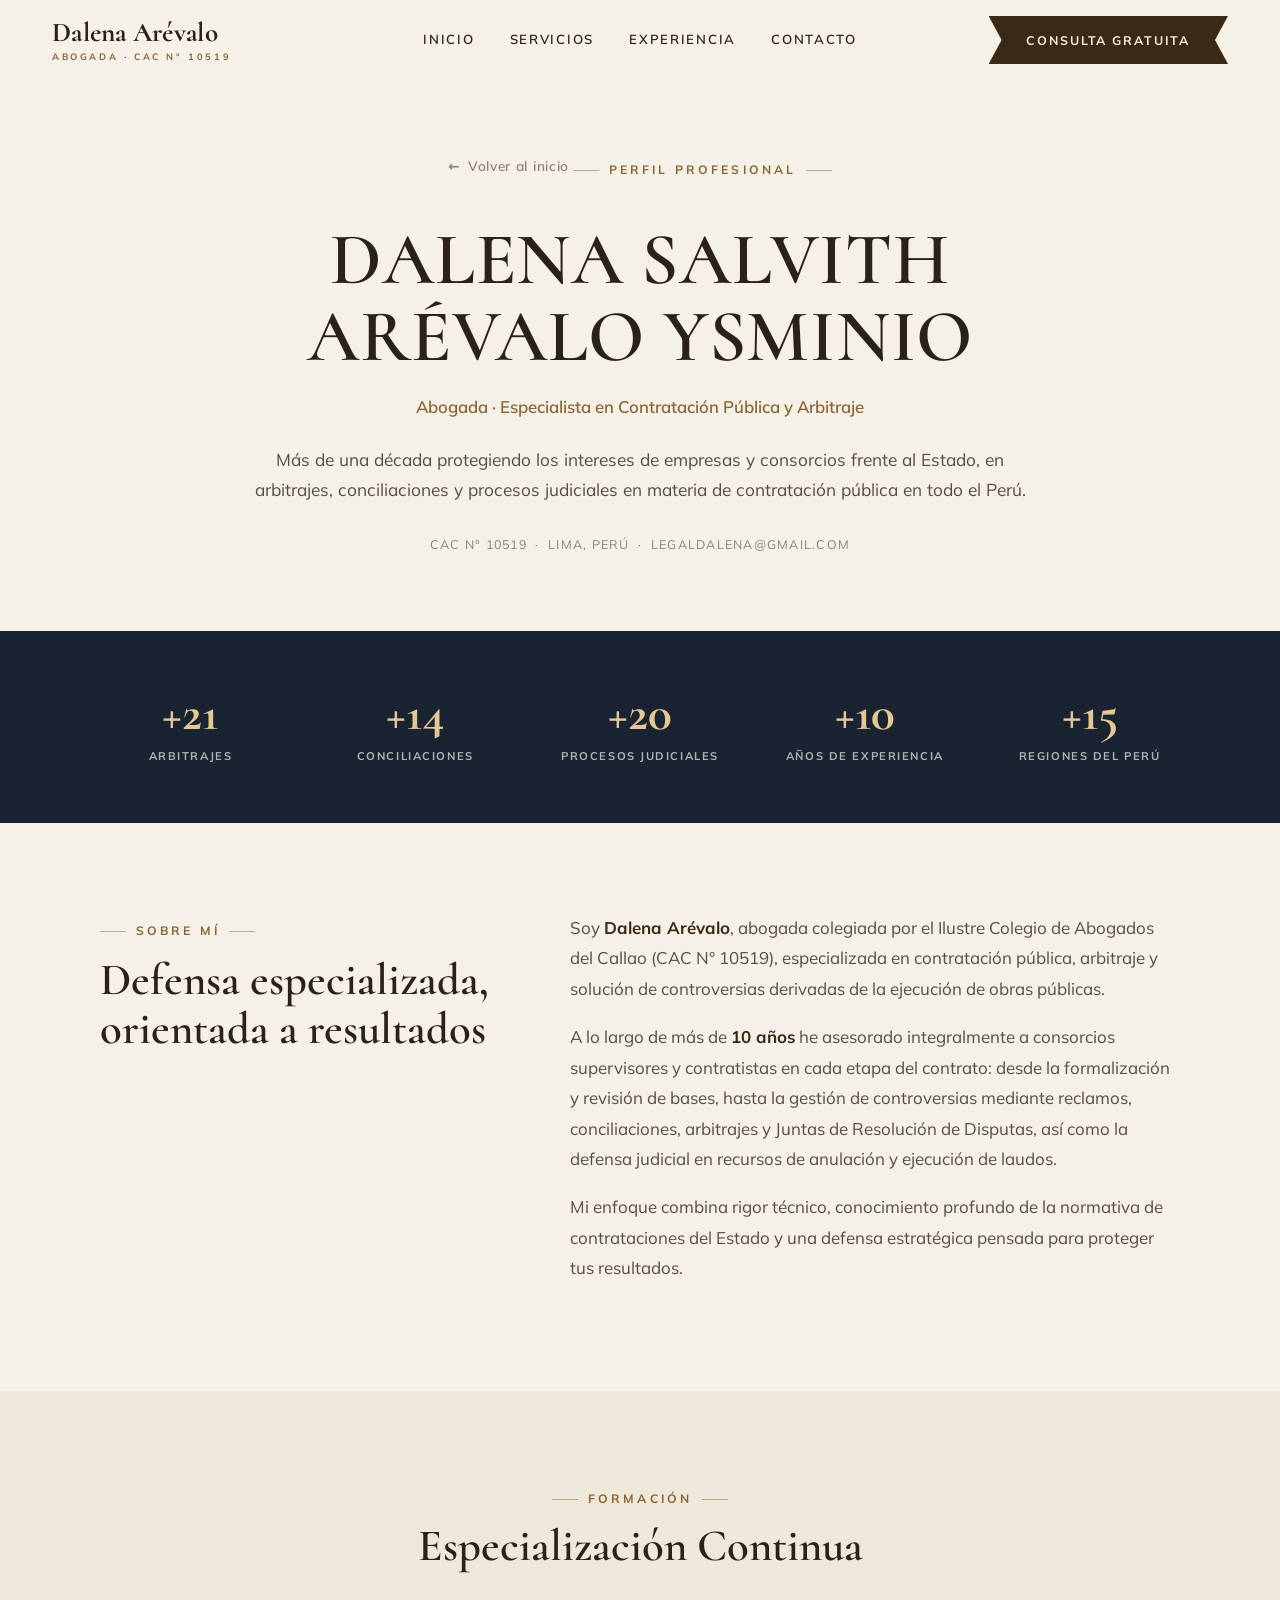
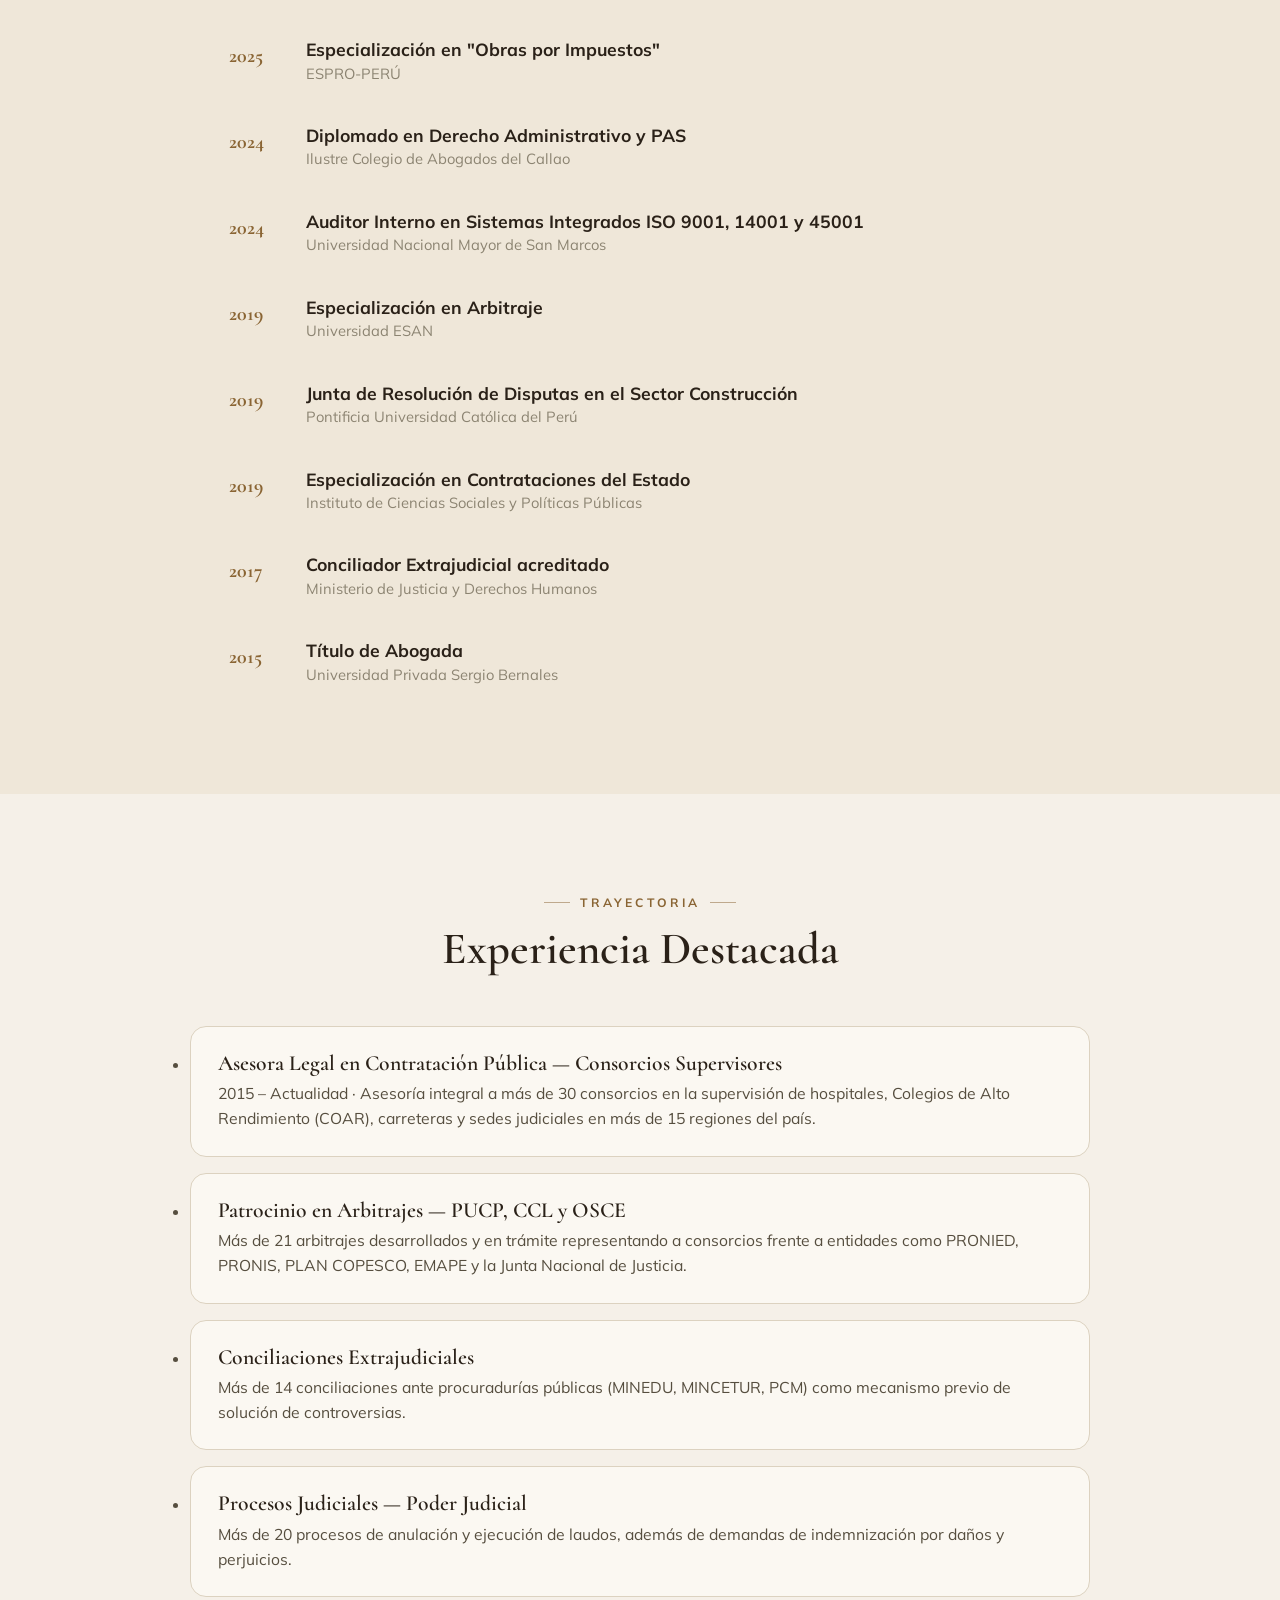
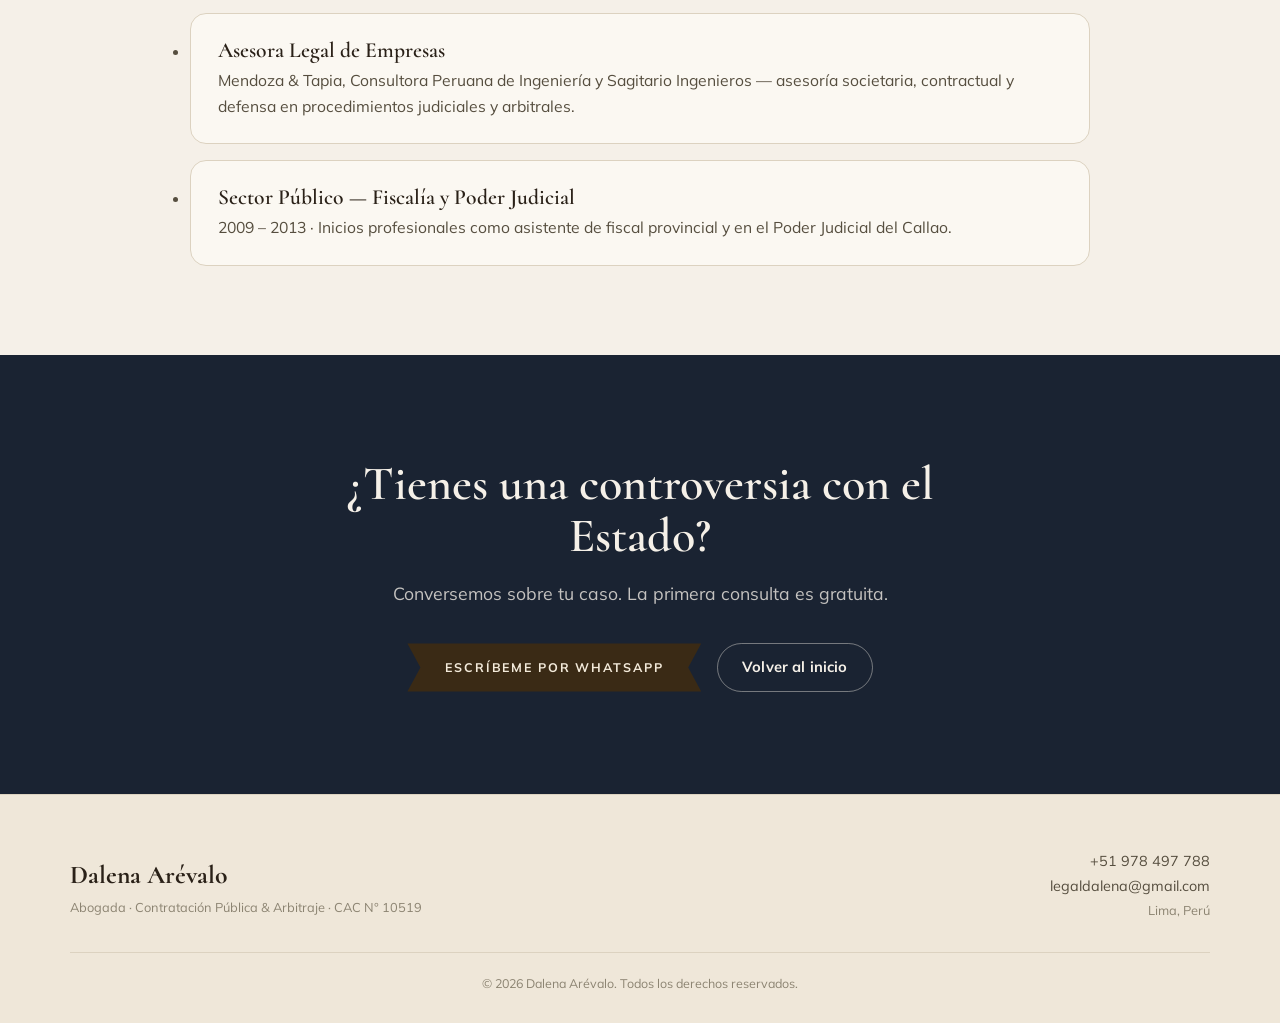
==== sobre-mi.html @ d3e552f9 "Landing page de Dalena Arévalo — Abogada (Contratación Pública & Arbitraje) Sitio estático (HTML/CSS" ====
<!DOCTYPE html>
<html lang="es">
<head>
  <meta charset="UTF-8" />
  <meta name="viewport" content="width=device-width, initial-scale=1.0" />
  <script>document.documentElement.classList.add('js');</script>
  <title>Sobre Dalena Arévalo — Abogada | Perfil profesional</title>
  <meta name="description" content="Perfil profesional de Dalena Arévalo: abogada especialista en contratación pública, arbitraje y obras públicas. +10 años, +21 arbitrajes, +20 procesos judiciales. CAC N° 10519." />
  <meta name="theme-color" content="#F5F0E8" />
  <link rel="icon" href="data:image/svg+xml,%3Csvg xmlns='http://www.w3.org/2000/svg' viewBox='0 0 32 32'%3E%3Crect width='32' height='32' rx='7' fill='%233A2A15'/%3E%3Ctext x='16' y='23' font-family='Georgia,serif' font-size='20' font-weight='700' fill='%23E4C893' text-anchor='middle'%3ED%3C/text%3E%3C/svg%3E" />
  <meta property="og:type" content="profile" />
  <meta property="og:locale" content="es_PE" />
  <meta property="og:title" content="Sobre Dalena Arévalo — Abogada" />
  <meta property="og:description" content="Perfil profesional: +10 años en contratación pública, arbitraje y obras públicas. CAC N° 10519." />

  <link rel="preconnect" href="https://fonts.googleapis.com" />
  <link rel="preconnect" href="https://fonts.gstatic.com" crossorigin />
  <link href="https://fonts.googleapis.com/css2?family=Cormorant:ital,wght@0,400;0,500;0,600;0,700;1,500;1,600;1,700&family=Mulish:ital,wght@0,300..800;1,400..700&display=swap" rel="stylesheet" />

  <link rel="stylesheet" href="css/styles.css" />
</head>
<body>

  <!-- ============================ NAVBAR ============================ -->
  <header class="nav" id="nav">
    <div class="nav__inner">
      <a class="nav__logo" href="index.html" aria-label="Dalena Arévalo, Abogada — Inicio">
        <span class="nav__logo-name">Dalena Arévalo</span>
        <span class="nav__logo-sub">Abogada · CAC N° 10519</span>
      </a>

      <nav class="nav__links" id="navLinks" aria-label="Navegación principal">
        <a href="index.html">Inicio</a>
        <a href="index.html#servicios">Servicios</a>
        <a href="index.html#experiencia">Experiencia</a>
        <a href="index.html#contacto">Contacto</a>
        <a href="https://wa.me/51978497788" class="btn btn--ribbon nav__cta-mobile">Consulta Gratuita</a>
      </nav>

      <div class="nav__end">
        <a href="https://wa.me/51978497788" class="btn btn--ribbon nav__cta">Consulta Gratuita</a>
        <button class="nav__burger" id="burger" aria-label="Abrir menú" aria-expanded="false" aria-controls="navLinks">
          <span></span><span></span><span></span>
        </button>
      </div>
    </div>
  </header>

  <main>
    <!-- ============================ PAGE HERO ============================ -->
    <section class="page-hero">
      <div class="page-hero__inner">
        <a class="back-link" href="index.html"><span>&larr;</span> Volver al inicio</a>
        <span class="kicker js-reveal">Perfil profesional</span>
        <h1 class="page-hero__title js-reveal" style="--rd:.06s">Dalena Salvith<br/>Arévalo Ysminio</h1>
        <p class="page-hero__role js-reveal" style="--rd:.12s">Abogada · Especialista en Contratación Pública y Arbitraje</p>
        <p class="page-hero__intro js-reveal" style="--rd:.18s">
          Más de una década protegiendo los intereses de empresas y consorcios frente al
          Estado, en arbitrajes, conciliaciones y procesos judiciales en materia de
          contratación pública en todo el Perú.
        </p>
        <p class="page-hero__meta js-reveal" style="--rd:.24s">CAC N° 10519 &nbsp;·&nbsp; Lima, Perú &nbsp;·&nbsp; legaldalena@gmail.com</p>
      </div>
    </section>

    <!-- ============================ STATS (navy) ============================ -->
    <section class="stats-band">
      <div class="stats-band__inner">
        <div class="stat"><b class="count" data-count="21">+0</b><span>Arbitrajes</span></div>
        <div class="stat"><b class="count" data-count="14">+0</b><span>Conciliaciones</span></div>
        <div class="stat"><b class="count" data-count="20">+0</b><span>Procesos judiciales</span></div>
        <div class="stat"><b class="count" data-count="10">+0</b><span>Años de experiencia</span></div>
        <div class="stat"><b class="count" data-count="15">+0</b><span>Regiones del Perú</span></div>
      </div>
    </section>

    <!-- ============================ PERFIL ============================ -->
    <section class="section">
      <div class="section__inner two-col">
        <div class="section__head-col">
          <span class="kicker js-reveal">Sobre mí</span>
          <h2 class="section__title js-reveal" style="--rd:.06s">Defensa especializada, orientada a resultados</h2>
        </div>
        <div class="prose js-reveal" style="--rd:.1s">
          <p>Soy <strong>Dalena Arévalo</strong>, abogada colegiada por el Ilustre Colegio de Abogados del Callao (CAC N° 10519), especializada en contratación pública, arbitraje y solución de controversias derivadas de la ejecución de obras públicas.</p>
          <p>A lo largo de más de <strong>10 años</strong> he asesorado integralmente a consorcios supervisores y contratistas en cada etapa del contrato: desde la formalización y revisión de bases, hasta la gestión de controversias mediante reclamos, conciliaciones, arbitrajes y Juntas de Resolución de Disputas, así como la defensa judicial en recursos de anulación y ejecución de laudos.</p>
          <p>Mi enfoque combina rigor técnico, conocimiento profundo de la normativa de contrataciones del Estado y una defensa estratégica pensada para proteger tus resultados.</p>
        </div>
      </div>
    </section>

    <!-- ============================ FORMACIÓN ============================ -->
    <section class="section section--alt">
      <div class="section__inner">
        <div class="section__head">
          <span class="kicker js-reveal">Formación</span>
          <h2 class="section__title js-reveal" style="--rd:.06s">Especialización Continua</h2>
        </div>
        <ul class="cred-list">
          <li class="cred js-reveal"><span class="cred__year">2025</span><div><h3>Especialización en "Obras por Impuestos"</h3><p>ESPRO-PERÚ</p></div></li>
          <li class="cred js-reveal"><span class="cred__year">2024</span><div><h3>Diplomado en Derecho Administrativo y PAS</h3><p>Ilustre Colegio de Abogados del Callao</p></div></li>
          <li class="cred js-reveal"><span class="cred__year">2024</span><div><h3>Auditor Interno en Sistemas Integrados ISO 9001, 14001 y 45001</h3><p>Universidad Nacional Mayor de San Marcos</p></div></li>
          <li class="cred js-reveal"><span class="cred__year">2019</span><div><h3>Especialización en Arbitraje</h3><p>Universidad ESAN</p></div></li>
          <li class="cred js-reveal"><span class="cred__year">2019</span><div><h3>Junta de Resolución de Disputas en el Sector Construcción</h3><p>Pontificia Universidad Católica del Perú</p></div></li>
          <li class="cred js-reveal"><span class="cred__year">2019</span><div><h3>Especialización en Contrataciones del Estado</h3><p>Instituto de Ciencias Sociales y Políticas Públicas</p></div></li>
          <li class="cred js-reveal"><span class="cred__year">2017</span><div><h3>Conciliador Extrajudicial acreditado</h3><p>Ministerio de Justicia y Derechos Humanos</p></div></li>
          <li class="cred js-reveal"><span class="cred__year">2015</span><div><h3>Título de Abogada</h3><p>Universidad Privada Sergio Bernales</p></div></li>
        </ul>
      </div>
    </section>

    <!-- ============================ EXPERIENCIA ============================ -->
    <section class="section">
      <div class="section__inner">
        <div class="section__head">
          <span class="kicker js-reveal">Trayectoria</span>
          <h2 class="section__title js-reveal" style="--rd:.06s">Experiencia Destacada</h2>
        </div>
        <ul class="exp-list">
          <li class="exp js-reveal">
            <h3>Asesora Legal en Contratación Pública — Consorcios Supervisores</h3>
            <p>2015 – Actualidad · Asesoría integral a más de 30 consorcios en la supervisión de hospitales, Colegios de Alto Rendimiento (COAR), carreteras y sedes judiciales en más de 15 regiones del país.</p>
          </li>
          <li class="exp js-reveal" style="--rd:.06s">
            <h3>Patrocinio en Arbitrajes — PUCP, CCL y OSCE</h3>
            <p>Más de 21 arbitrajes desarrollados y en trámite representando a consorcios frente a entidades como PRONIED, PRONIS, PLAN COPESCO, EMAPE y la Junta Nacional de Justicia.</p>
          </li>
          <li class="exp js-reveal" style="--rd:.12s">
            <h3>Conciliaciones Extrajudiciales</h3>
            <p>Más de 14 conciliaciones ante procuradurías públicas (MINEDU, MINCETUR, PCM) como mecanismo previo de solución de controversias.</p>
          </li>
          <li class="exp js-reveal">
            <h3>Procesos Judiciales — Poder Judicial</h3>
            <p>Más de 20 procesos de anulación y ejecución de laudos, además de demandas de indemnización por daños y perjuicios.</p>
          </li>
          <li class="exp js-reveal" style="--rd:.06s">
            <h3>Asesora Legal de Empresas</h3>
            <p>Mendoza &amp; Tapia, Consultora Peruana de Ingeniería y Sagitario Ingenieros — asesoría societaria, contractual y defensa en procedimientos judiciales y arbitrales.</p>
          </li>
          <li class="exp js-reveal" style="--rd:.12s">
            <h3>Sector Público — Fiscalía y Poder Judicial</h3>
            <p>2009 – 2013 · Inicios profesionales como asistente de fiscal provincial y en el Poder Judicial del Callao.</p>
          </li>
        </ul>
      </div>
    </section>

    <!-- ============================ CTA ============================ -->
    <section class="cta-band">
      <div class="cta-band__inner">
        <h2 class="js-reveal">¿Tienes una controversia con el Estado?</h2>
        <p class="js-reveal" style="--rd:.08s">Conversemos sobre tu caso. La primera consulta es gratuita.</p>
        <div class="cta-band__btns js-reveal" style="--rd:.14s">
          <a class="btn btn--ribbon" href="https://wa.me/51978497788">Escríbeme por WhatsApp</a>
          <a class="btn btn--ghost-light" href="index.html">Volver al inicio</a>
        </div>
      </div>
    </section>
  </main>

  <!-- ============================ FOOTER ============================ -->
  <footer class="site-footer">
    <div class="site-footer__inner">
      <div>
        <div class="site-footer__brand">Dalena Arévalo</div>
        <p class="site-footer__small">Abogada · Contratación Pública &amp; Arbitraje · CAC N° 10519</p>
      </div>
      <div class="site-footer__contact">
        <a href="https://wa.me/51978497788">+51 978 497 788</a><br/>
        <a href="mailto:legaldalena@gmail.com">legaldalena@gmail.com</a><br/>
        <span class="site-footer__small">Lima, Perú</span>
      </div>
    </div>
    <p class="site-footer__copy">© 2026 Dalena Arévalo. Todos los derechos reservados.</p>
  </footer>

  <button class="to-top" id="toTop" aria-label="Volver arriba">
    <svg viewBox="0 0 24 24" fill="none" stroke="currentColor" stroke-width="2.2" stroke-linecap="round" stroke-linejoin="round"><path d="m18 15-6-6-6 6"/></svg>
  </button>

  <script src="js/main.js"></script>
</body>
</html>
---- css/styles.css ----
/* =================================================================
   DALENA ARÉVALO — Abogada · Landing Page
   Fase 1: Navbar + Hero (composición centrada, ref. bufete premium)
   Estética: crema cálido + navy + bronce/latón · Playfair + Mulish
   ================================================================= */

/* ----------------------------- Tokens ---------------------------- */
:root {
  --cream:       #F5F0E8;
  --cream-2:     #EFE7D9;
  --cream-3:     #E7DCC9;
  --panel:       #FBF8F2;

  --navy:        #1A2332;
  --navy-2:      #243044;

  --gold:        #B08A55;
  --gold-deep:   #8A6534;
  --gold-light:  #E4C893;

  --brown:       #3A2A15;
  --brown-hover: #4C3820;

  --heading:     #2A2118;
  --text:        #564E3F;
  --muted:       #8C8472;
  --line:        #DCD2C0;

  --shadow-sm:   0 2px 10px rgba(26, 35, 50, .05);
  --shadow-md:   0 18px 40px -22px rgba(26, 35, 50, .35);
  --shadow-lg:   0 34px 70px -34px rgba(26, 35, 50, .45);

  --maxw: 1240px;
  --nav-h: 80px;

  --ease: cubic-bezier(.22, .7, .25, 1);
  --font-display: "Cormorant", Georgia, serif;
  --font-body: "Mulish", system-ui, sans-serif;
}

/* ----------------------------- Reset ----------------------------- */
*, *::before, *::after { box-sizing: border-box; margin: 0; padding: 0; }
html { scroll-behavior: smooth; scroll-padding-top: 92px; -webkit-text-size-adjust: 100%; }
body {
  font-family: var(--font-body);
  color: var(--text);
  background: var(--cream);
  line-height: 1.65;
  font-size: 16px;
  -webkit-font-smoothing: antialiased;
  text-rendering: optimizeLegibility;
  overflow-x: hidden;
}
h1, h2, h3 { font-family: var(--font-display); color: var(--heading); line-height: 1.05; font-weight: 700; }
a { color: inherit; text-decoration: none; }
img, svg { display: block; max-width: 100%; }

/* --------------------------- Botones ----------------------------- */
.btn {
  position: relative;
  overflow: hidden;
  display: inline-flex;
  align-items: center;
  gap: .55em;
  font-family: var(--font-body);
  font-weight: 700;
  font-size: .92rem;
  letter-spacing: .01em;
  line-height: 1;
  padding: .95rem 1.5rem;
  border: 1.5px solid transparent;
  border-radius: 999px;
  cursor: pointer;
  white-space: nowrap;
  transition: transform .35s var(--ease), background .35s var(--ease),
              color .35s var(--ease), border-color .35s var(--ease),
              box-shadow .35s var(--ease);
}
/* Sweep de brillo al hover (botones rellenos) */
.btn--solid::before, .btn--ribbon::before {
  content: "";
  position: absolute;
  top: 0; left: -130%;
  width: 55%; height: 100%;
  background: linear-gradient(100deg, transparent, rgba(255, 255, 255, .28), transparent);
  transform: skewX(-18deg);
  transition: left .65s var(--ease);
  pointer-events: none;
}
.btn--solid:hover::before, .btn--ribbon:hover::before { left: 150%; }
.btn__arrow { position: relative; }
.btn--lg { padding: 1.1rem 1.9rem; font-size: 1rem; }
.btn__arrow { transition: transform .35s var(--ease); }
.btn:hover .btn__arrow { transform: translateX(5px); }

.btn--solid { background: var(--brown); color: #F3EADA; box-shadow: var(--shadow-sm); }
.btn--solid:hover { background: var(--brown-hover); transform: translateY(-2px); box-shadow: 0 16px 30px -16px rgba(58, 42, 21, .55); }

.btn--ghost { background: transparent; color: var(--heading); border-color: rgba(42, 33, 24, .30); }
.btn--ghost:hover { border-color: var(--heading); background: rgba(42, 33, 24, .04); transform: translateY(-2px); }

/* Botón tipo cinta/banner café (estilo referencia) */
.btn--ribbon {
  background: var(--brown);
  color: #F3EADA;
  border-radius: 0;
  text-transform: uppercase;
  letter-spacing: .15em;
  font-weight: 700;
  font-size: .78rem;
  padding: 1.05rem 2.3rem;
  clip-path: polygon(0 0, 100% 0, calc(100% - 13px) 50%, 100% 100%, 0 100%, 13px 50%);
  transition: background .35s var(--ease), transform .35s var(--ease);
}
.btn--ribbon:hover { background: var(--brown-hover); transform: translateY(-1px); }

/* ============================ NAVBAR ============================= */
.nav {
  position: sticky;
  top: 0;
  z-index: 100;
  background: var(--cream);
  transition: box-shadow .4s var(--ease);
}
.nav.scrolled {
  box-shadow: 0 10px 30px -14px rgba(26, 35, 50, .16);
}
.nav__inner {
  max-width: var(--maxw);
  margin: 0 auto;
  min-height: var(--nav-h);
  display: grid;
  grid-template-columns: 1fr auto 1fr;
  align-items: center;
  gap: 1.5rem;
  padding: .9rem 2rem;
}

.nav__logo { justify-self: start; display: flex; flex-direction: column; line-height: 1; }
.nav__logo-name { font-family: var(--font-display); font-weight: 700; font-size: 1.7rem; color: var(--heading); letter-spacing: .01em; }
.nav__logo-sub { margin-top: .34rem; font-size: .58rem; font-weight: 700; letter-spacing: .28em; text-transform: uppercase; color: var(--gold-deep); }

.nav__links { justify-self: center; display: flex; align-items: center; gap: 2.2rem; }
.nav__links > a:not(.btn) {
  position: relative;
  font-weight: 600;
  font-size: .82rem;
  letter-spacing: .13em;
  text-transform: uppercase;
  color: var(--heading);
  padding: .25rem 0;
  transition: color .3s var(--ease);
}
.nav__links > a:not(.btn)::after {
  content: "";
  position: absolute;
  left: 0; bottom: -2px;
  width: 0; height: 1.5px;
  background: var(--gold);
  transition: width .35s var(--ease);
}
.nav__links > a:not(.btn):hover { color: var(--gold-deep); }
.nav__links > a:not(.btn):hover::after { width: 100%; }
.nav__cta-mobile { display: none; }

.nav__end { justify-self: end; display: flex; align-items: center; gap: .6rem; }

/* Hamburguesa */
.nav__burger {
  display: none;
  flex-direction: column; justify-content: center; gap: 5px;
  width: 44px; height: 44px;
  background: transparent; border: 1px solid var(--line); border-radius: 12px; cursor: pointer;
}
.nav__burger span { display: block; width: 20px; height: 2px; margin: 0 auto; background: var(--navy); border-radius: 2px; transition: transform .35s var(--ease), opacity .25s var(--ease); }
.nav__burger.open span:nth-child(1) { transform: translateY(7px) rotate(45deg); }
.nav__burger.open span:nth-child(2) { opacity: 0; }
.nav__burger.open span:nth-child(3) { transform: translateY(-7px) rotate(-45deg); }

/* ============================= HERO ============================= */
.hero {
  position: relative;
  background:
    radial-gradient(90% 55% at 50% 125%, var(--cream-3), transparent 62%),
    var(--cream);
  overflow: hidden;
}
.hero__inner {
  max-width: var(--maxw);
  margin: 0 auto;
  padding: clamp(3.2rem, 6vw, 6rem) 2rem clamp(4rem, 6vw, 6rem);
  display: flex;
  flex-direction: column;
  align-items: center;
  text-align: center;
}

/* --- Titular centrado --- */
.hero__title {
  margin: 0;
  width: 100%;
  min-width: 0;
  font-size: clamp(2rem, 7vw, 5.8rem);
  font-weight: 600;
  line-height: 1.02;
  letter-spacing: .012em;
  text-transform: uppercase;
  color: var(--heading);
  overflow-wrap: break-word;
}
.hero__title .line { display: block; overflow: hidden; padding-bottom: .1em; margin-bottom: -.1em; }
.hero__title .line__in {
  display: block;
  transform: translateY(115%);
  opacity: 0;
  animation: lineRise 1.05s var(--ease) forwards;
  animation-delay: var(--d, 0s);
}

/* --- Escenario central --- */
.hero__stage {
  position: relative;
  width: 100%;
  max-width: 1140px;
  margin: clamp(2.5rem, 4.5vw, 4rem) auto 0;
  min-height: clamp(480px, 58vw, 720px);
  display: flex;
  align-items: flex-end;
  justify-content: center;
}

/* Estatua central (imagen real) */
.hero__statue { position: relative; z-index: 3; }
.hero__statue::before {
  content: "";
  position: absolute;
  left: 50%; top: 46%;
  width: 116%; height: 84%;
  transform: translate(-50%, -50%);
  background: radial-gradient(closest-side, rgba(176, 138, 85, .22), rgba(245, 240, 232, 0) 78%);
  filter: blur(24px);
  z-index: -1;
  animation: glowPulse 6.5s ease-in-out 1.8s infinite;
}
.hero__statue-img {
  display: block;
  height: clamp(440px, 62vw, 720px);
  width: auto;
  filter: drop-shadow(0 26px 30px rgba(58, 42, 21, .30));
  opacity: 0;
  animation: statueIn 1.3s var(--ease) .4s forwards,
             statueFloat 7s ease-in-out 1.9s infinite;
}

/* Textos laterales */
.hero__aside { position: absolute; z-index: 4; max-width: 210px; text-align: left; }
.hero__aside p { font-size: .96rem; color: var(--text); line-height: 1.55; }
.hero__aside strong { color: var(--navy); font-weight: 800; }
.hero__aside--left { left: 0; top: 40%; }
.hero__aside--right { right: 0; top: 25%; max-width: 230px; }
.hero__arrow {
  display: block;
  font-size: 1.7rem;
  line-height: 1;
  color: var(--gold-deep);
  margin-bottom: .7rem;
  animation: nudge 2s var(--ease) infinite;
}

/* Mazo de bronce */
.hero__gavel {
  position: absolute;
  left: 1%; bottom: 4%;
  width: clamp(128px, 15vw, 210px);
  z-index: 4;
  filter: drop-shadow(0 18px 20px rgba(58, 42, 21, .26));
  opacity: 0;
  animation: fadeIn 1s var(--ease) .7s forwards;
}
.hero__gavel-img { display: block; width: 100%; height: auto; animation: floaty 6.5s ease-in-out infinite; }

/* Badge circular giratorio */
.hero__badge {
  position: absolute;
  right: 2%; top: 40%;
  width: clamp(108px, 11vw, 136px);
  height: clamp(108px, 11vw, 136px);
  z-index: 4;
  display: grid;
  place-items: center;
  border-radius: 50%;
  background: transparent;
}
.hero__badge--in { opacity: 0; animation: fadeIn 1s var(--ease) .85s forwards; }
.hero__badge-ring { position: absolute; inset: 0; width: 100%; height: 100%; animation: spin 26s linear infinite; }
.hero__badge-ring text { font-family: var(--font-body); font-size: 7.8px; font-weight: 700; letter-spacing: .12em; fill: var(--heading); opacity: .7; }
.hero__badge-play {
  display: grid; place-items: center;
  width: 44px; height: 44px;
  border-radius: 50%;
  background: var(--brown);
  color: #F3EADA;
  font-size: .7rem;
  padding-left: 3px;
}

/* CTAs + scroll */
.hero__cta { margin-top: clamp(2.8rem, 5vw, 4rem); display: flex; flex-wrap: wrap; gap: 1rem; justify-content: center; }
.hero__scroll {
  margin: 1.9rem auto 0;
  display: inline-flex; align-items: center; gap: .8rem;
  font-size: .7rem; font-weight: 700; letter-spacing: .2em; text-transform: uppercase;
  color: var(--muted);
  transition: color .3s var(--ease);
}
.hero__scroll:hover { color: var(--gold-deep); }
.hero__scroll-track { position: relative; width: 22px; height: 34px; border: 1.5px solid var(--muted); border-radius: 999px; }
.hero__scroll-dot { position: absolute; left: 50%; top: 7px; width: 3px; height: 7px; margin-left: -1.5px; background: var(--gold); border-radius: 2px; animation: scrolldot 1.8s var(--ease) infinite; }

/* Cruces decorativas */
.hero__deco { position: absolute; inset: 0; pointer-events: none; z-index: 1; }
.plus { position: absolute; font-family: var(--font-body); font-weight: 300; color: var(--gold); opacity: .28; animation: floaty 7s ease-in-out infinite; }
.plus--1 { top: 16%; left: 7%;  font-size: 1.5rem; }
.plus--2 { top: 30%; left: 22%; font-size: 1rem;   opacity: .2;  animation-delay: -1.4s; }
.plus--3 { top: 70%; left: 14%; font-size: 1.3rem; color: var(--navy); opacity: .14; animation-delay: -2.8s; }
.plus--4 { top: 24%; right: 10%; font-size: 1.1rem; animation-delay: -3.6s; }
.plus--5 { top: 62%; right: 8%; font-size: 1.4rem; opacity: .22; animation-delay: -2s; }
.plus--6 { bottom: 16%; right: 20%; font-size: 1.1rem; color: var(--navy); opacity: .12; animation-delay: -4.4s; }

/* ========================= Animaciones ========================== */
.reveal { opacity: 0; transform: translateY(26px); animation: reveal .95s var(--ease) forwards; animation-delay: var(--d, 0s); }
@keyframes reveal { to { opacity: 1; transform: none; } }
@keyframes floaty { 0%, 100% { transform: translateY(0); } 50% { transform: translateY(-9px); } }
@keyframes spin { to { transform: rotate(360deg); } }
@keyframes nudge { 0%, 100% { transform: translateY(0); } 50% { transform: translateY(5px); } }
@keyframes scrolldot { 0% { transform: translateY(0); opacity: 0; } 35% { opacity: 1; } 100% { transform: translateY(13px); opacity: 0; } }
@keyframes lineRise { to { transform: translateY(0); opacity: 1; } }
@keyframes statueIn { from { opacity: 0; transform: translateY(34px) scale(.96); } to { opacity: 1; transform: translateY(0) scale(1); } }
@keyframes statueFloat { 0%, 100% { transform: translateY(0); } 50% { transform: translateY(-14px); } }
@keyframes glowPulse { 0%, 100% { opacity: .55; } 50% { opacity: 1; } }
@keyframes fadeIn { to { opacity: 1; } }

/* ========================= Responsive =========================== */
@media (max-width: 980px) {
  .nav__links {
    position: absolute;
    top: 100%; left: 0; right: 0;
    justify-self: stretch;
    flex-direction: column; align-items: stretch; gap: 0;
    padding: .5rem 1.2rem 1.4rem;
    background: rgba(245, 240, 232, .98);
    backdrop-filter: blur(12px); -webkit-backdrop-filter: blur(12px);
    border-bottom: 1px solid var(--line);
    box-shadow: var(--shadow-md);
    opacity: 0; transform: translateY(-12px); pointer-events: none;
    transition: opacity .35s var(--ease), transform .35s var(--ease);
  }
  .nav__links.open { opacity: 1; transform: none; pointer-events: auto; }
  .nav__links > a:not(.btn) { padding: .95rem .4rem; border-bottom: 1px solid var(--line); font-size: 1.05rem; }
  .nav__links > a:not(.btn)::after { display: none; }
  .nav__cta-mobile { display: inline-flex; justify-content: center; margin-top: 1.1rem; }
  .nav__cta { display: none; }
  .nav__burger { display: flex; }
}

@media (max-width: 900px) {
  .hero__stage { flex-direction: column; align-items: center; min-height: auto; gap: 1.4rem; }
  .hero__statue { order: 0; }
  .hero__statue-img { height: clamp(320px, 66vw, 480px); }
  .hero__aside { position: static; max-width: min(340px, 100%); text-align: center; }
  .hero__aside--left { order: 1; }
  .hero__aside--right { order: 2; }
  .hero__arrow { display: none; }
  .hero__gavel { display: none; }
  .hero__badge { position: static; order: 3; margin-top: .4rem; }
}

@media (max-width: 560px) {
  .nav__inner { padding: .8rem 1.2rem; }
  .nav__logo-name { font-size: 1.3rem; }
  .hero__inner { padding: 2.2rem 1.2rem 3rem; }
  .hero__title { font-size: clamp(1.15rem, 6vw, 2.1rem); }
  .hero__cta { width: 100%; }
  .hero__cta .btn { flex: 1 1 auto; justify-content: center; }
}

/* ============================ SERVICIOS ============================ */
.services {
  padding: clamp(4.5rem, 9vw, 8rem) 2rem;
  background: var(--cream);
}
.services__head { max-width: 720px; margin: 0 auto; text-align: center; }

.kicker {
  display: inline-flex; align-items: center; gap: .6rem;
  font-family: var(--font-body);
  font-size: .76rem; font-weight: 700; letter-spacing: .26em; text-transform: uppercase;
  color: var(--gold-deep);
}
.kicker::before, .kicker::after { content: ""; width: 26px; height: 1px; background: currentColor; opacity: .5; }

.services__title {
  margin-top: 1.1rem;
  font-size: clamp(2rem, 4.6vw, 3.4rem);
  font-weight: 600; line-height: 1.05; color: var(--heading);
}
.services__sub {
  margin: 1.1rem auto 0; max-width: 34em;
  font-size: 1.05rem; color: var(--text);
}

.services__grid {
  max-width: 1180px;
  margin: clamp(2.6rem, 5vw, 4.5rem) auto 0;
  display: grid;
  grid-template-columns: repeat(3, 1fr);
  gap: clamp(1.1rem, 1.8vw, 1.8rem);
}

.svc {
  position: relative;
  background: var(--panel);
  border: 1px solid var(--line);
  border-radius: 20px;
  padding: clamp(1.8rem, 2.4vw, 2.4rem) clamp(1.6rem, 2vw, 2rem);
  transition: transform .45s var(--ease), box-shadow .45s var(--ease), border-color .45s var(--ease);
}
.svc:hover {
  transform: translateY(-7px);
  box-shadow: var(--shadow-md);
  border-color: rgba(176, 138, 85, .55);
}
.svc__num {
  position: absolute; top: 1.5rem; right: 1.7rem;
  font-family: var(--font-display); font-weight: 600; font-size: 1.05rem;
  color: rgba(138, 101, 52, .45);
}
.svc__icon {
  display: grid; place-items: center;
  width: 58px; height: 58px;
  border-radius: 15px;
  background: linear-gradient(150deg, rgba(228, 200, 147, .5), rgba(176, 138, 85, .22));
  color: var(--brown);
  margin-bottom: 1.4rem;
  transition: background .45s var(--ease), color .45s var(--ease), transform .45s var(--ease);
}
.svc__icon svg { width: 27px; height: 27px; }
.svc:hover .svc__icon { background: var(--brown); color: #F3EADA; transform: rotate(-4deg); }

.svc__title {
  font-size: 1.5rem; font-weight: 600; color: var(--heading);
  margin-bottom: .55rem;
}
.svc__desc { font-size: .96rem; color: var(--text); line-height: 1.62; }

/* Revelado al hacer scroll (solo con JS activo) */
.js .js-reveal {
  opacity: 0;
  transform: translateY(30px);
  transition: opacity .8s var(--ease), transform .8s var(--ease);
  transition-delay: var(--rd, 0s);
}
.js .js-reveal.is-visible { opacity: 1; transform: none; }

@media (max-width: 900px) {
  .services__grid { grid-template-columns: repeat(2, 1fr); }
}
@media (max-width: 560px) {
  .services { padding: clamp(3.5rem, 12vw, 5rem) 1.2rem; }
  .services__grid { grid-template-columns: 1fr; }
}

/* ============================ PERFIL / EXPERIENCIA ============================ */
.about {
  position: relative;
  padding: clamp(5rem, 9vw, 8.5rem) 2rem;
  background: var(--cream);
  overflow: hidden;
}
.about__gavel {
  position: absolute;
  top: clamp(1rem, 4vw, 3rem); left: clamp(-1rem, 2vw, 2.5rem);
  width: clamp(90px, 11vw, 150px);
  filter: drop-shadow(0 16px 18px rgba(58, 42, 21, .24));
  animation: floaty 6.5s ease-in-out infinite;
  z-index: 1;
}
.about__gavel img { display: block; width: 100%; height: auto; }

.about__head { max-width: 760px; margin: 0 auto; text-align: center; position: relative; z-index: 2; }

.about__grid {
  max-width: 1140px;
  margin: clamp(2.8rem, 5vw, 4.5rem) auto 0;
  display: grid;
  grid-template-columns: 0.82fr 1fr;
  gap: clamp(2.5rem, 5vw, 5.5rem);
  align-items: center;
  position: relative;
  z-index: 2;
}
.about__lead {
  font-family: var(--font-display);
  font-size: clamp(1.45rem, 2.4vw, 2.1rem);
  font-weight: 600; line-height: 1.18; color: var(--heading);
  margin-bottom: 1.3rem;
}
.about__text p { color: var(--text); font-size: 1.05rem; line-height: 1.7; max-width: 32em; }
.about__cred { margin-top: 1rem; }
.about__cred strong { color: var(--brown); }
.about__link {
  display: inline-flex; align-items: center; gap: .5rem;
  margin-top: 1.9rem;
  font-weight: 700; letter-spacing: .04em;
  color: var(--gold-deep);
  border-bottom: 1.5px solid currentColor;
  padding-bottom: 3px;
  transition: gap .35s var(--ease), color .35s var(--ease);
}
.about__link:hover { color: var(--brown); gap: .9rem; }
.about__link-arrow { transition: transform .35s var(--ease); }
.about__link:hover .about__link-arrow { transform: translateX(3px); }

.about__media { position: relative; }
.about__photo {
  position: relative;
  aspect-ratio: 4 / 5;
}
/* La foto se funde con el fondo: degradado de máscara en los bordes */
.about__photo-img {
  width: 100%; height: 100%; object-fit: cover;
  -webkit-mask-image:
    linear-gradient(to right, transparent 0%, #000 24%, #000 93%, transparent 100%),
    linear-gradient(to bottom, transparent 0%, #000 8%, #000 92%, transparent 100%);
  -webkit-mask-composite: source-in;
  mask-image:
    linear-gradient(to right, transparent 0%, #000 24%, #000 93%, transparent 100%),
    linear-gradient(to bottom, transparent 0%, #000 8%, #000 92%, transparent 100%);
  mask-composite: intersect;
}
.about__placeholder {
  position: absolute; inset: 0;
  display: flex; flex-direction: column; align-items: center; justify-content: center; gap: 1rem;
  background: linear-gradient(160deg, #EFE2CD, #E6D6BE);
  border-radius: 18px;
  color: rgba(58, 42, 21, .42);
  text-align: center; font-size: .82rem; letter-spacing: .04em; line-height: 1.5;
}

@media (max-width: 900px) {
  .about__grid { grid-template-columns: 1fr; gap: clamp(2.5rem, 7vw, 3.5rem); }
  .about__media { order: -1; max-width: 420px; margin: 0 auto; width: 100%; }
  .about__gavel { display: none; }
  .about__text { text-align: center; }
  .about__text p { margin-left: auto; margin-right: auto; }
}
@media (max-width: 560px) {
  .about { padding: clamp(3.5rem, 12vw, 5rem) 1.2rem; }
}

/* ============================ PÁGINA: SOBRE MÍ ============================ */
.page-hero { background: var(--cream); padding: clamp(2.4rem, 6vw, 4.5rem) 2rem clamp(3rem, 6vw, 5rem); }
.page-hero__inner { max-width: 900px; margin: 0 auto; text-align: center; }
.back-link { display: inline-flex; align-items: center; gap: .5rem; margin-bottom: 1.8rem; color: var(--muted); font-size: .85rem; font-weight: 600; letter-spacing: .05em; transition: gap .3s var(--ease), color .3s var(--ease); }
.back-link:hover { color: var(--brown); gap: .8rem; }
.page-hero__title { margin: 1rem 0 0; font-size: clamp(2.4rem, 6vw, 4.6rem); font-weight: 600; line-height: 1.04; color: var(--heading); text-transform: uppercase; letter-spacing: .01em; }
.page-hero__role { margin-top: 1.1rem; font-size: 1.05rem; font-weight: 600; color: var(--gold-deep); }
.page-hero__intro { margin: 1.5rem auto 0; max-width: 46em; font-size: 1.08rem; line-height: 1.75; color: var(--text); }
.page-hero__meta { margin-top: 1.8rem; font-size: .78rem; letter-spacing: .1em; text-transform: uppercase; color: var(--muted); }

.stats-band { background: var(--navy); padding: clamp(2.6rem, 5vw, 3.6rem) 2rem; }
.stats-band__inner { max-width: 1100px; margin: 0 auto; display: grid; grid-template-columns: repeat(5, 1fr); gap: 1.5rem; text-align: center; }
.stats-band .stat b { display: block; font-family: var(--font-display); font-weight: 700; font-size: clamp(2rem, 4vw, 3.1rem); color: var(--gold-light); line-height: 1; }
.stats-band .stat span { margin-top: .55rem; display: block; font-size: .7rem; font-weight: 700; letter-spacing: .14em; text-transform: uppercase; color: rgba(245, 240, 232, .7); }

.section { padding: clamp(3.8rem, 7vw, 6.5rem) 2rem; background: var(--cream); }
.section--alt { background: var(--cream-2); }
.section__inner { max-width: 1080px; margin: 0 auto; }
.section__head { max-width: 720px; margin: 0 auto clamp(2.2rem, 4vw, 3.2rem); text-align: center; }
.section__title { margin-top: .8rem; font-size: clamp(1.8rem, 4vw, 2.8rem); font-weight: 600; line-height: 1.1; color: var(--heading); }
.two-col { display: grid; grid-template-columns: .8fr 1.2fr; gap: clamp(2rem, 5vw, 4.5rem); align-items: start; }
.two-col .section__title { margin-top: .9rem; }
.prose p { margin-bottom: 1.1rem; max-width: 40em; font-size: 1.06rem; line-height: 1.8; color: var(--text); }
.prose p strong { color: var(--brown); }

.cred-list { max-width: 860px; margin: 0 auto; display: grid; gap: .3rem; }
.cred { display: flex; gap: 1.4rem; padding: 1.1rem 1.2rem; border-radius: 14px; transition: background .35s var(--ease); }
.cred:hover { background: var(--panel); }
.cred__year { flex: 0 0 3.4rem; font-family: var(--font-display); font-weight: 700; font-size: 1.25rem; color: var(--gold-deep); }
.cred h3 { font-family: var(--font-body); font-size: 1.1rem; font-weight: 700; color: var(--heading); }
.cred p { margin-top: .2rem; font-size: .92rem; color: var(--muted); }

.exp-list { max-width: 900px; margin: 0 auto; display: grid; gap: 1rem; }
.exp { padding: 1.5rem 1.7rem; background: var(--panel); border: 1px solid var(--line); border-radius: 16px; transition: transform .4s var(--ease), box-shadow .4s var(--ease); }
.exp:hover { transform: translateY(-4px); box-shadow: var(--shadow-md); }
.exp h3 { margin-bottom: .4rem; font-family: var(--font-display); font-size: 1.35rem; font-weight: 600; color: var(--heading); }
.exp p { font-size: .98rem; line-height: 1.62; color: var(--text); }

.cta-band { background: var(--navy); padding: clamp(4rem, 8vw, 6.5rem) 2rem; text-align: center; }
.cta-band__inner { max-width: 680px; margin: 0 auto; }
.cta-band h2 { font-size: clamp(2rem, 4.5vw, 3rem); font-weight: 600; line-height: 1.1; color: var(--cream); }
.cta-band p { margin-top: 1rem; font-size: 1.1rem; color: rgba(245, 240, 232, .78); }
.cta-band__btns { margin-top: 2.2rem; display: flex; gap: 1rem; justify-content: center; flex-wrap: wrap; }
.btn--ghost-light { background: transparent; color: var(--cream); border-color: rgba(245, 240, 232, .42); }
.btn--ghost-light:hover { border-color: var(--cream); background: rgba(245, 240, 232, .08); transform: translateY(-2px); }

.site-footer { background: var(--cream-2); border-top: 1px solid var(--line); padding: clamp(2.4rem, 5vw, 3.4rem) 2rem 1.8rem; color: var(--text); }
.site-footer__inner { max-width: 1140px; margin: 0 auto; display: flex; flex-wrap: wrap; align-items: center; justify-content: space-between; gap: 1.5rem 2rem; }
.site-footer__brand { font-family: var(--font-display); font-weight: 700; font-size: 1.6rem; color: var(--heading); }
.site-footer__nav { display: flex; flex-wrap: wrap; align-items: center; gap: 1.6rem; }
.site-footer__nav a { font-size: .9rem; font-weight: 600; letter-spacing: .02em; color: var(--text); transition: color .3s var(--ease); }
.site-footer__contact { text-align: right; line-height: 1.7; font-size: .9rem; }
.site-footer a { color: var(--text); transition: color .3s var(--ease); }
.site-footer a:hover { color: var(--brown); }
.site-footer__small { font-size: .8rem; color: var(--muted); }
.site-footer__copy { max-width: 1140px; margin: 1.8rem auto 0; padding-top: 1.3rem; border-top: 1px solid var(--line); font-size: .78rem; color: var(--muted); text-align: center; }

@media (max-width: 760px) {
  .stats-band__inner { grid-template-columns: repeat(2, 1fr); gap: 2rem 1rem; }
  .two-col { grid-template-columns: 1fr; }
  .section__head { text-align: center; }
  .site-footer__inner { flex-direction: column; }
  .site-footer__contact { text-align: left; }
}

/* ============================ BENEFICIOS (contraste) ============================ */
.benefits {
  background: #241A10;
  color: #F3EADA;
  padding: clamp(4.5rem, 9vw, 8rem) 2rem;
  overflow: hidden;
}
.benefits__grid {
  max-width: 1200px; margin: 0 auto;
  display: grid;
  grid-template-columns: 1fr 0.85fr 1fr;
  gap: clamp(2rem, 4vw, 4.5rem);
  align-items: center;
}
.kicker--light { color: var(--gold-light); }
.benefits__title {
  margin-top: 1.1rem;
  font-family: var(--font-display);
  font-size: clamp(1.8rem, 3.2vw, 2.8rem);
  font-weight: 600; line-height: 1.12; color: #F8F1E4;
}
.benefits__sub { margin-top: 1.2rem; max-width: 30em; font-size: 1.02rem; line-height: 1.7; color: rgba(243, 234, 218, .65); }
.btn--cream { margin-top: 2rem; background: #F3EADA; color: var(--brown); }
.btn--cream:hover { background: #FFFFFF; transform: translateY(-2px); box-shadow: 0 16px 30px -16px rgba(0, 0, 0, .5); }

.benefits__media { position: relative; display: grid; place-items: center; }
.benefits__glow {
  position: absolute; left: 50%; top: 50%;
  width: 92%; height: 80%;
  transform: translate(-50%, -50%);
  background: radial-gradient(circle, rgba(176, 138, 85, .38), transparent 68%);
  filter: blur(32px);
  animation: glowPulse 6s ease-in-out infinite;
}
.benefits__statue {
  position: relative;
  height: clamp(360px, 38vw, 520px); width: auto;
  filter: drop-shadow(0 30px 40px rgba(0, 0, 0, .55));
}

.benefits__list { display: grid; gap: 1.6rem; }
.benefit { padding-top: 1.4rem; border-top: 1px solid rgba(243, 234, 218, .15); transition: border-color .4s var(--ease); }
.benefit:hover { border-color: var(--gold); }
.benefit h3 { margin-bottom: .5rem; font-family: var(--font-body); font-weight: 700; font-size: 1.18rem; color: #F8F1E4; }
.benefit p { font-size: .95rem; line-height: 1.6; color: rgba(243, 234, 218, .6); }

@media (max-width: 980px) {
  .benefits__grid { grid-template-columns: 1fr 1fr; }
  .benefits__media { grid-column: 1 / -1; order: -1; }
  .benefits__statue { height: clamp(320px, 50vw, 420px); }
}
@media (max-width: 640px) {
  .benefits { padding: clamp(3.5rem, 12vw, 5rem) 1.2rem; }
  .benefits__grid { grid-template-columns: 1fr; }
  .benefits__sub { max-width: none; }
}

/* ============================ CONTACTO ============================ */
.contact { background: var(--cream); padding: clamp(4.5rem, 9vw, 8rem) 2rem clamp(3.5rem, 7vw, 6rem); text-align: center; }
.contact__inner { max-width: 900px; margin: 0 auto; }
.contact__title { margin-top: 1rem; font-family: var(--font-display); font-weight: 600; font-size: clamp(2.4rem, 6.5vw, 5rem); line-height: 1.04; color: var(--heading); }
.contact__row { margin-top: 2.2rem; display: flex; align-items: center; justify-content: center; gap: 1.6rem; flex-wrap: wrap; }
.contact__arrow { position: relative; width: 80px; height: 2px; background: var(--gold-deep); }
.contact__arrow::after { content: ""; position: absolute; right: 0; top: 50%; width: 9px; height: 9px; border-top: 2px solid var(--gold-deep); border-right: 2px solid var(--gold-deep); transform: translateY(-50%) rotate(45deg); }
.contact__talk { font-family: var(--font-display); font-style: italic; font-weight: 600; font-size: clamp(1.6rem, 3vw, 2.4rem); color: var(--heading); }
.contact__email { display: inline-block; margin-top: 1.8rem; font-family: var(--font-display); font-weight: 600; font-size: clamp(1.5rem, 4.5vw, 3rem); color: var(--brown); border-bottom: 2px solid transparent; transition: border-color .3s var(--ease), color .3s var(--ease); }
.contact__email:hover { border-bottom-color: var(--brown); }
.contact__meta { margin-top: 1.6rem; font-size: .82rem; letter-spacing: .1em; text-transform: uppercase; color: var(--muted); }

@media (max-width: 560px) {
  .contact { padding: clamp(3.5rem, 12vw, 5rem) 1.2rem; }
  .contact__arrow { width: 50px; }
}

/* ============================ EXTRAS / INTERACCIÓN ============================ */
/* Link activo del navbar (scrollspy) */
.nav__links > a:not(.btn).is-active { color: var(--gold-deep); }
.nav__links > a:not(.btn).is-active::after { width: 100%; }

/* Zoom sutil en la foto de perfil al pasar el cursor */
.about__photo-img { transition: transform .7s var(--ease); }
.about__photo:hover .about__photo-img { transform: scale(1.045); }

/* Botón "volver arriba" */
.to-top {
  position: fixed;
  right: clamp(1rem, 2.5vw, 2rem); bottom: clamp(1rem, 2.5vw, 2rem);
  z-index: 90;
  width: 48px; height: 48px;
  display: grid; place-items: center;
  border: none; border-radius: 50%;
  background: var(--brown); color: #F3EADA;
  cursor: pointer;
  box-shadow: var(--shadow-md);
  opacity: 0; transform: translateY(16px) scale(.9); pointer-events: none;
  transition: opacity .35s var(--ease), transform .35s var(--ease), background .35s var(--ease);
}
.to-top.is-visible { opacity: 1; transform: none; pointer-events: auto; }
.to-top:hover { background: var(--brown-hover); transform: translateY(-3px); }
.to-top svg { width: 20px; height: 20px; }

/* ===================== Accesibilidad ============================ */
@media (prefers-reduced-motion: reduce) {
  *, *::before, *::after {
    animation-duration: .001ms !important;
    animation-iteration-count: 1 !important;
    transition-duration: .001ms !important;
    scroll-behavior: auto !important;
  }
  .reveal { opacity: 1; transform: none; }
  .js .js-reveal { opacity: 1; transform: none; }
}
:focus-visible { outline: 2px solid var(--gold-deep); outline-offset: 3px; border-radius: 4px; }
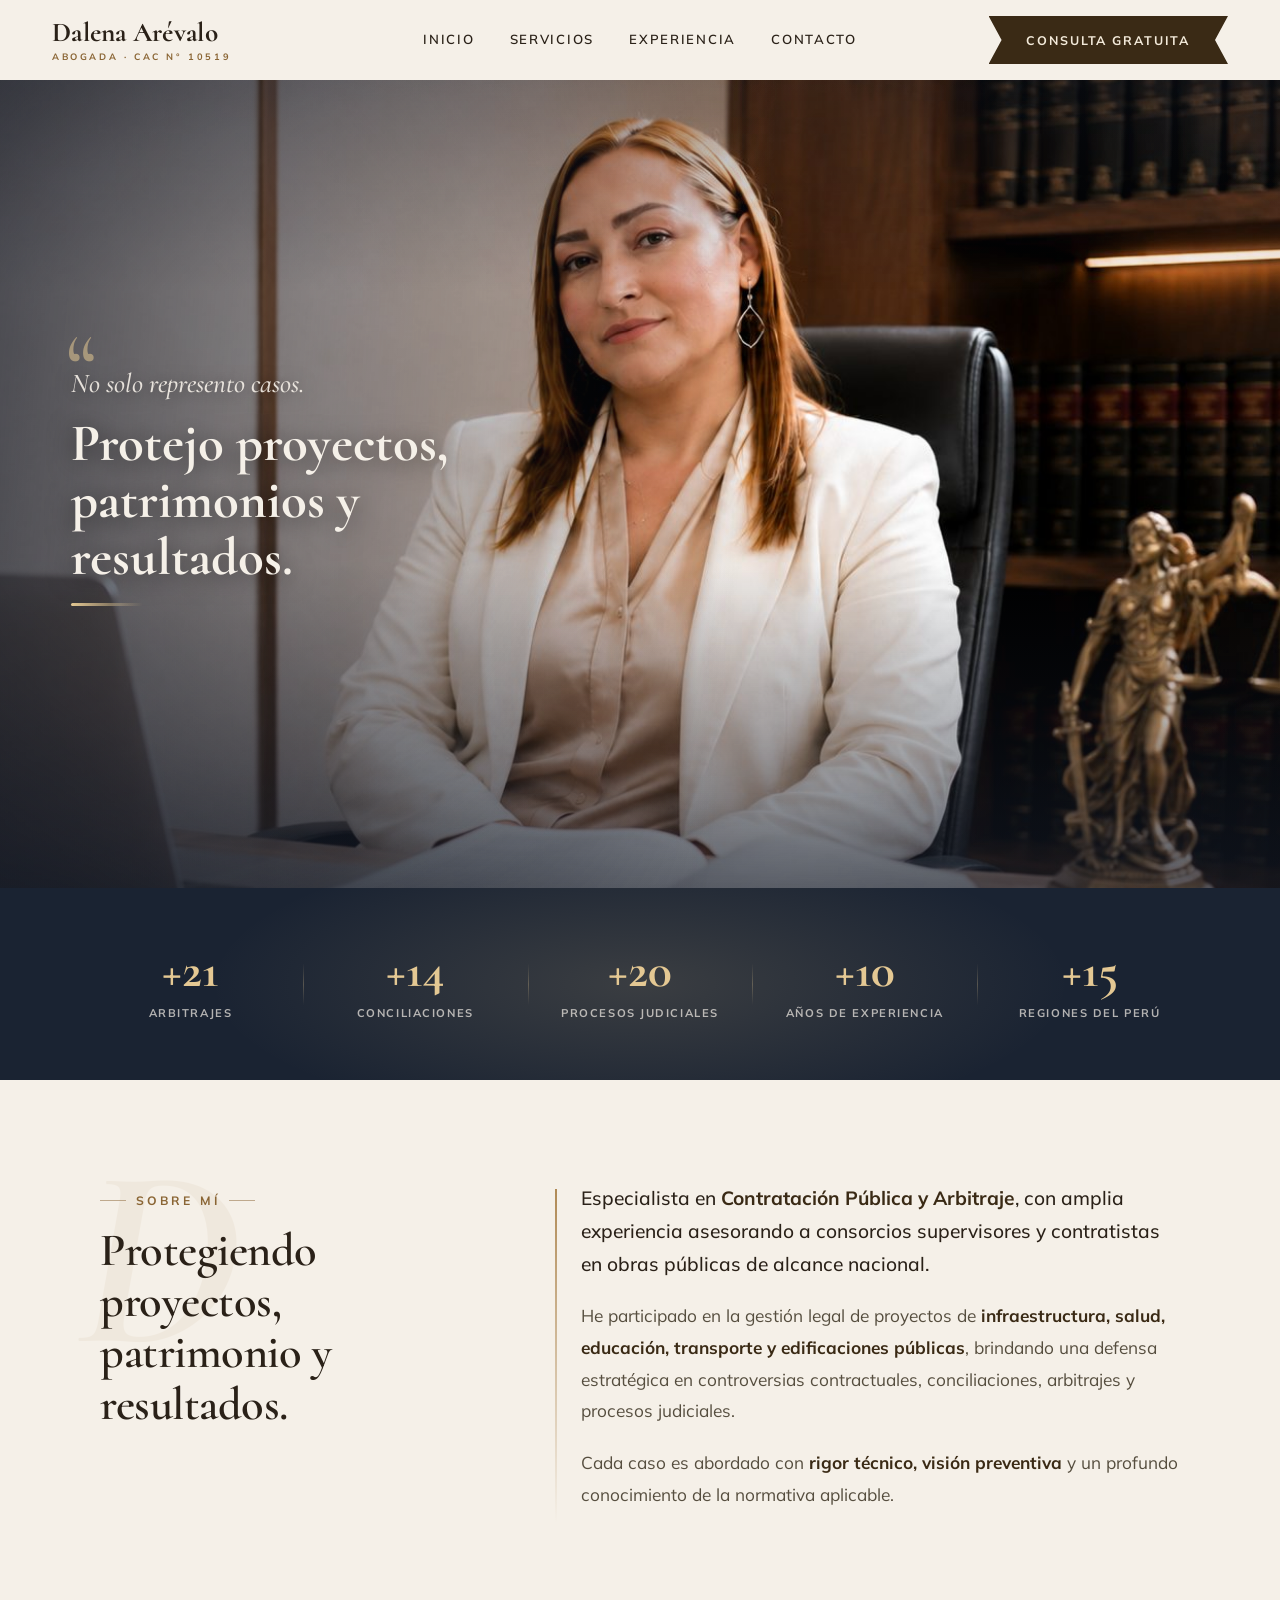
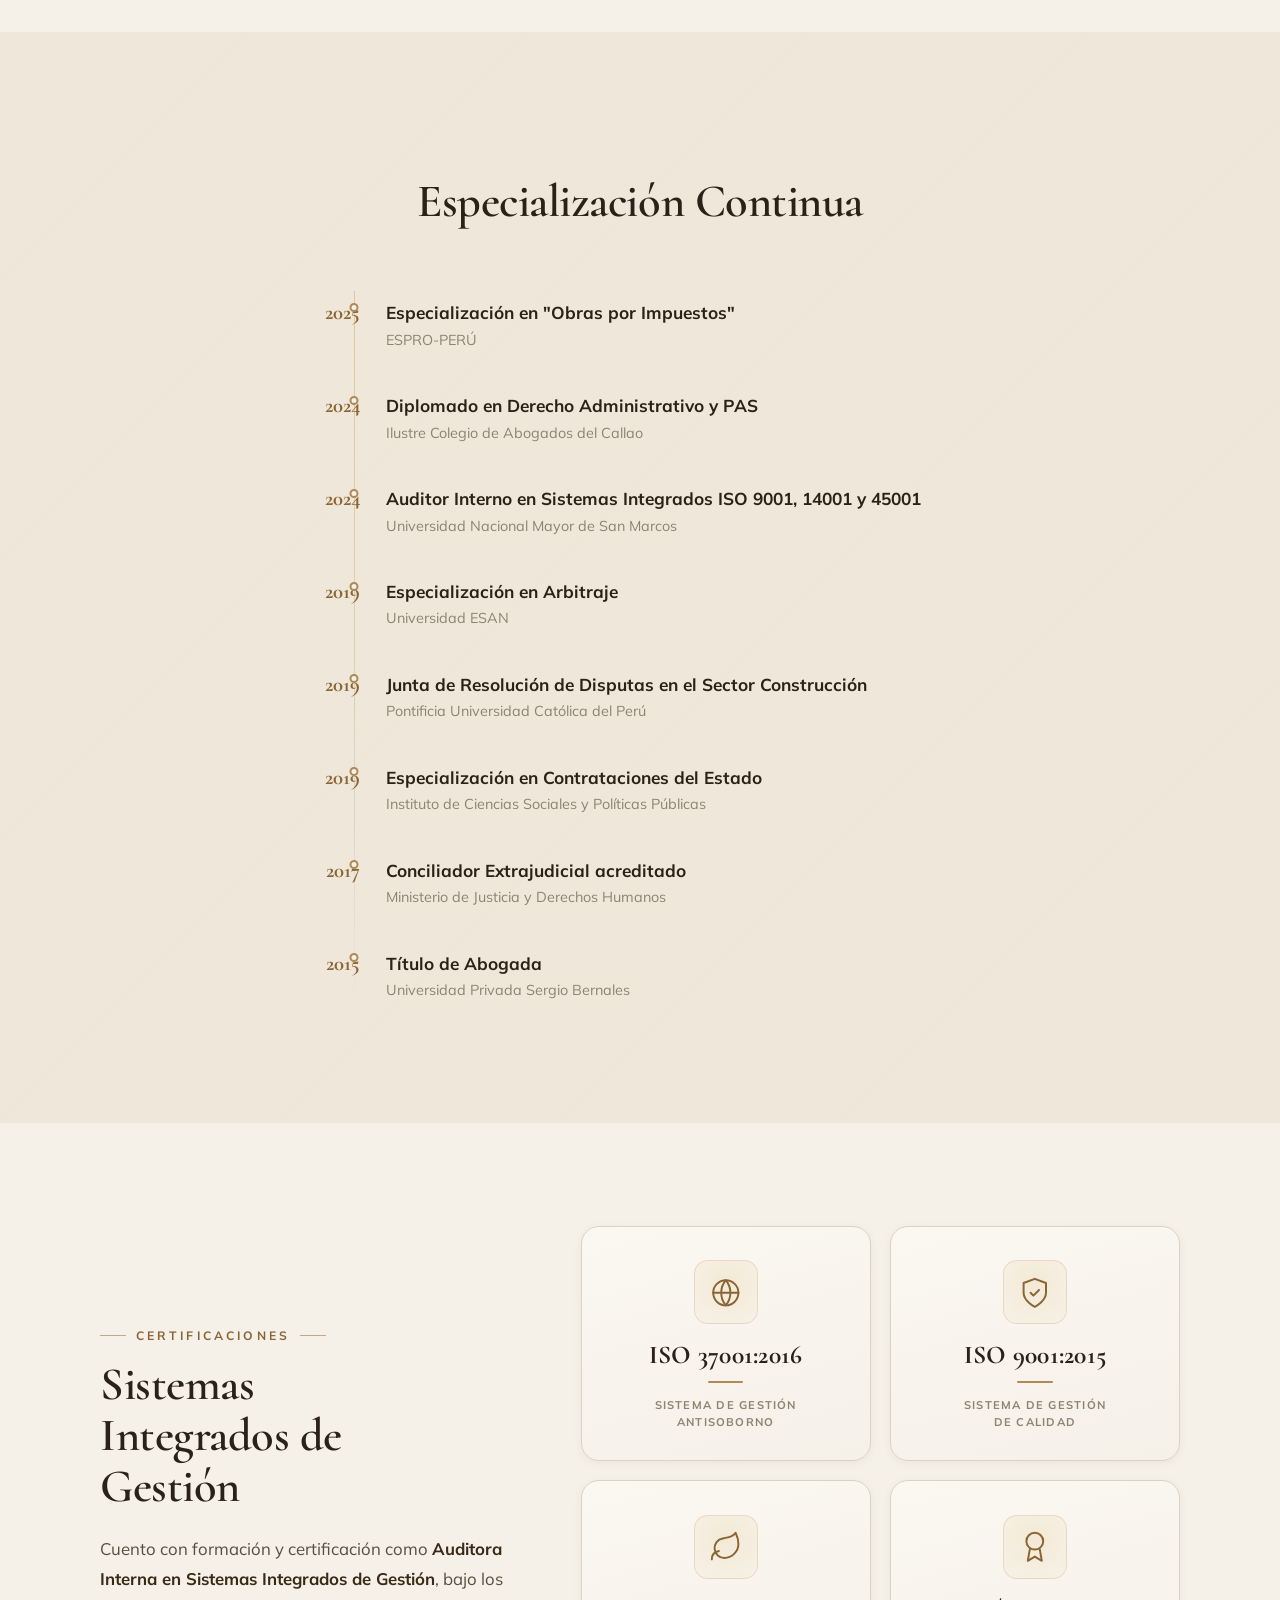
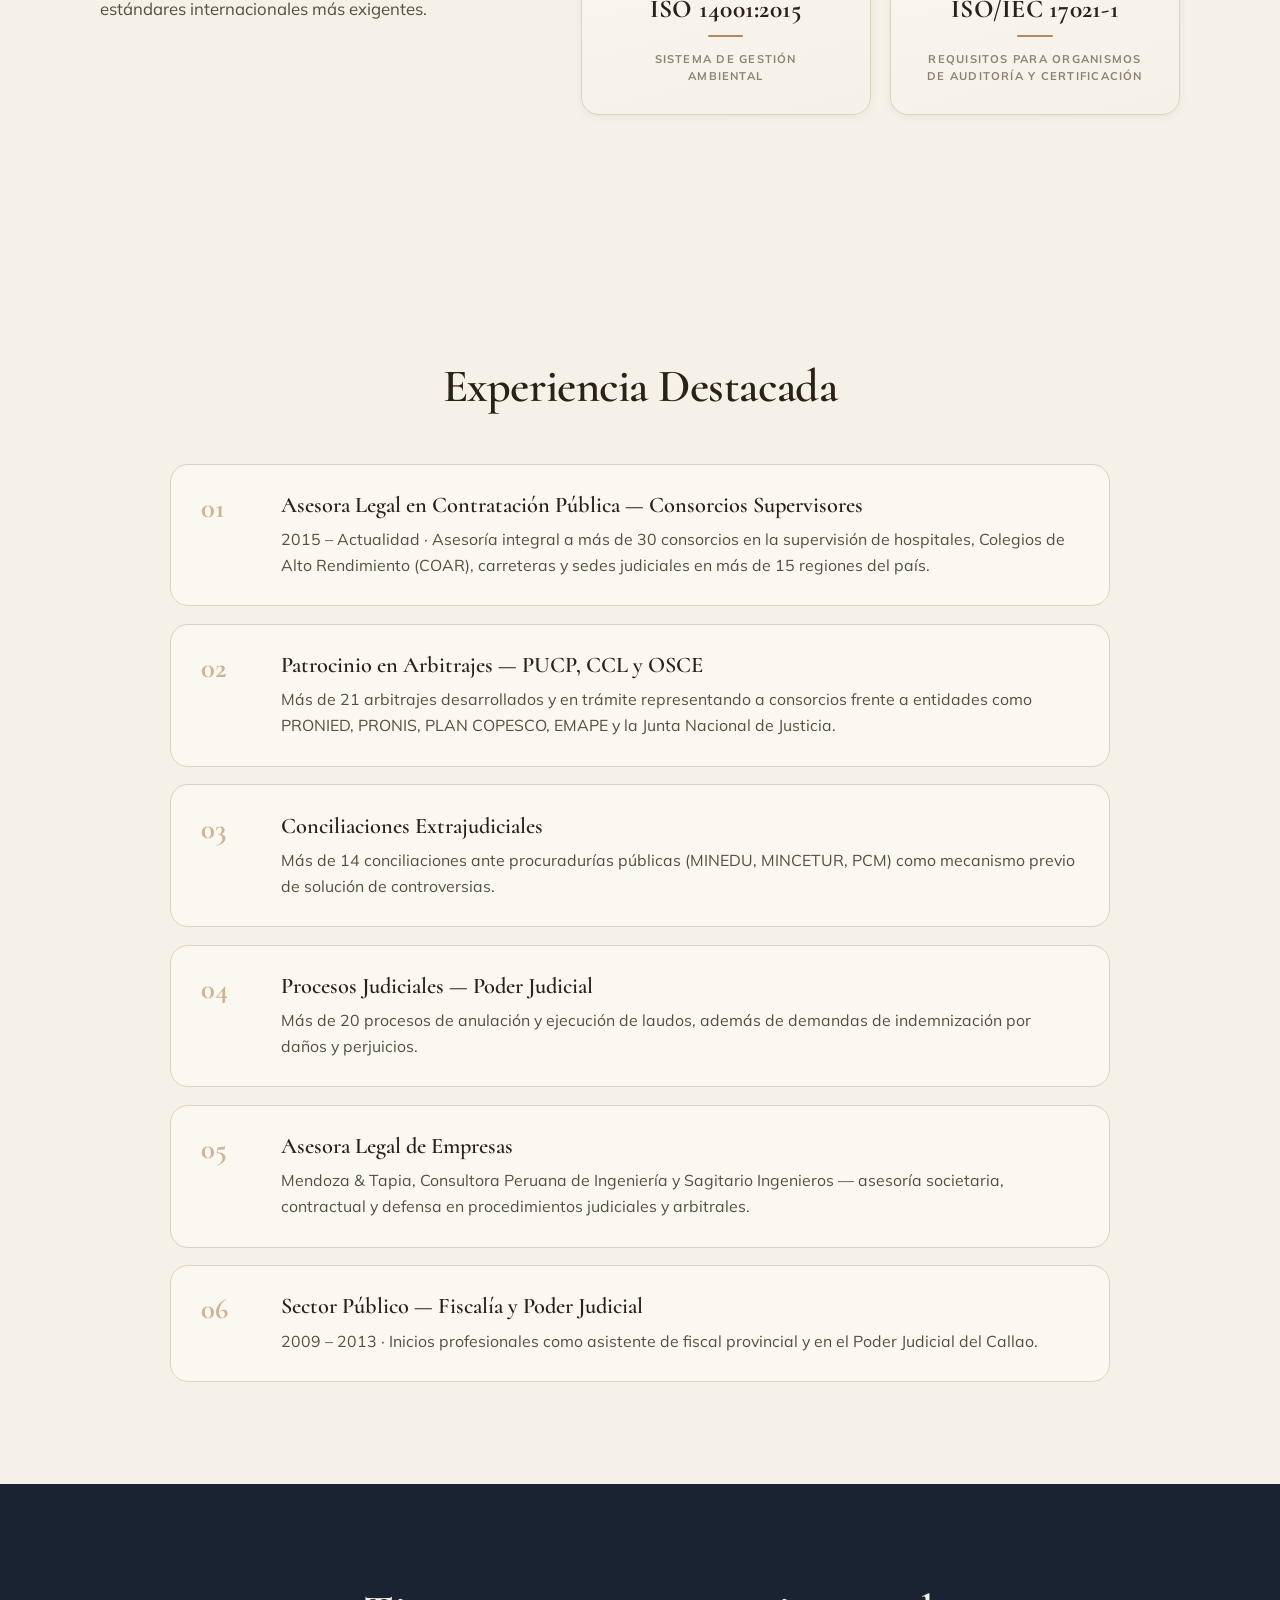
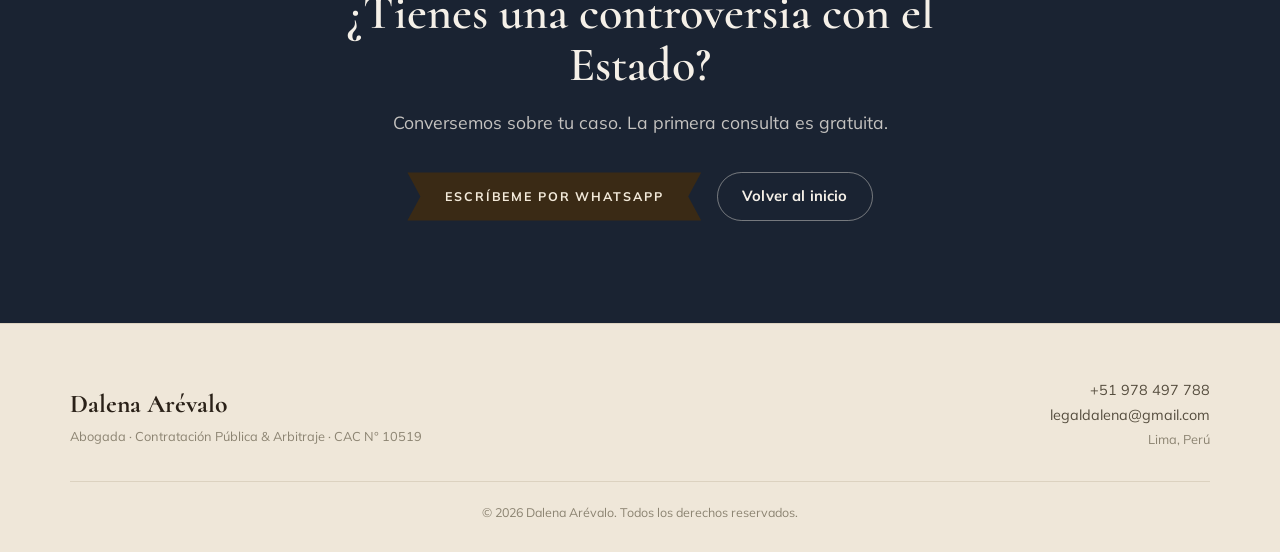
==== commit 4fa828bc: "Rediseño del perfil + favicon DA + limpieza de assets - Favicon: logo "DA" del Estudio Jurídico reco" ====
--- a/sobre-mi.html
+++ b/sobre-mi.html
@@ -7,11 +7,15 @@
   <title>Sobre Dalena Arévalo — Abogada | Perfil profesional</title>
   <meta name="description" content="Perfil profesional de Dalena Arévalo: abogada especialista en contratación pública, arbitraje y obras públicas. +10 años, +21 arbitrajes, +20 procesos judiciales. CAC N° 10519." />
   <meta name="theme-color" content="#F5F0E8" />
-  <link rel="icon" href="data:image/svg+xml,%3Csvg xmlns='http://www.w3.org/2000/svg' viewBox='0 0 32 32'%3E%3Crect width='32' height='32' rx='7' fill='%233A2A15'/%3E%3Ctext x='16' y='23' font-family='Georgia,serif' font-size='20' font-weight='700' fill='%23E4C893' text-anchor='middle'%3ED%3C/text%3E%3C/svg%3E" />
+  <link rel="icon" type="image/png" href="assets/images/favicon.png" />
+  <link rel="apple-touch-icon" href="assets/images/favicon.png" />
   <meta property="og:type" content="profile" />
   <meta property="og:locale" content="es_PE" />
   <meta property="og:title" content="Sobre Dalena Arévalo — Abogada" />
   <meta property="og:description" content="Perfil profesional: +10 años en contratación pública, arbitraje y obras públicas. CAC N° 10519." />
+  <meta property="og:url" content="https://dalena-abogada.vercel.app/sobre-mi.html" />
+  <meta property="og:image" content="https://dalena-abogada.vercel.app/assets/images/og-image.png" />
+  <meta name="twitter:card" content="summary_large_image" />
 
   <link rel="preconnect" href="https://fonts.googleapis.com" />
   <link rel="preconnect" href="https://fonts.gstatic.com" crossorigin />
@@ -47,44 +51,49 @@
   </header>
 
   <main>
-    <!-- ============================ PAGE HERO ============================ -->
-    <section class="page-hero">
-      <div class="page-hero__inner">
-        <a class="back-link" href="index.html"><span>&larr;</span> Volver al inicio</a>
-        <span class="kicker js-reveal">Perfil profesional</span>
-        <h1 class="page-hero__title js-reveal" style="--rd:.06s">Dalena Salvith<br/>Arévalo Ysminio</h1>
-        <p class="page-hero__role js-reveal" style="--rd:.12s">Abogada · Especialista en Contratación Pública y Arbitraje</p>
-        <p class="page-hero__intro js-reveal" style="--rd:.18s">
-          Más de una década protegiendo los intereses de empresas y consorcios frente al
-          Estado, en arbitrajes, conciliaciones y procesos judiciales en materia de
-          contratación pública en todo el Perú.
+    <!-- ============================ BANNER FOTO (imagen full-width) ============================ -->
+    <section class="profile-banner">
+      <img class="profile-banner__img" src="assets/images/portada-perfil.jpg" width="1947" height="808" alt="Dalena Arévalo, abogada especialista en contratación pública, en su despacho" />
+      <div class="profile-banner__fog" aria-hidden="true"></div>
+
+      <div class="profile-banner__content">
+        <!-- Frase de impacto (izquierda) -->
+        <blockquote class="banner-quote js-reveal" style="--rd:.3s">
+          <span class="banner-quote__mark" aria-hidden="true">“</span>
+          <p class="banner-quote__lead">No solo represento casos.</p>
+          <p class="banner-quote__strong">Protejo proyectos,<br/>patrimonios y resultados.</p>
+        </blockquote>
+
+        <!-- Frase de apoyo (abajo) -->
+        <p class="banner-tagline js-reveal" style="--rd:.5s">
+          Más de una década asesorando a consorcios, contratistas y entidades públicas
+          en la gestión estratégica de controversias.
         </p>
-        <p class="page-hero__meta js-reveal" style="--rd:.24s">CAC N° 10519 &nbsp;·&nbsp; Lima, Perú &nbsp;·&nbsp; legaldalena@gmail.com</p>
       </div>
     </section>
 
     <!-- ============================ STATS (navy) ============================ -->
     <section class="stats-band">
       <div class="stats-band__inner">
-        <div class="stat"><b class="count" data-count="21">+0</b><span>Arbitrajes</span></div>
-        <div class="stat"><b class="count" data-count="14">+0</b><span>Conciliaciones</span></div>
-        <div class="stat"><b class="count" data-count="20">+0</b><span>Procesos judiciales</span></div>
-        <div class="stat"><b class="count" data-count="10">+0</b><span>Años de experiencia</span></div>
-        <div class="stat"><b class="count" data-count="15">+0</b><span>Regiones del Perú</span></div>
+        <div class="stat js-reveal" style="--rd:0s"><b class="count" data-count="21">+0</b><span>Arbitrajes</span></div>
+        <div class="stat js-reveal" style="--rd:.1s"><b class="count" data-count="14">+0</b><span>Conciliaciones</span></div>
+        <div class="stat js-reveal" style="--rd:.2s"><b class="count" data-count="20">+0</b><span>Procesos judiciales</span></div>
+        <div class="stat js-reveal" style="--rd:.3s"><b class="count" data-count="10">+0</b><span>Años de experiencia</span></div>
+        <div class="stat js-reveal" style="--rd:.4s"><b class="count" data-count="15">+0</b><span>Regiones del Perú</span></div>
       </div>
     </section>
 
     <!-- ============================ PERFIL ============================ -->
-    <section class="section">
+    <section class="section" id="sobre-mi">
       <div class="section__inner two-col">
         <div class="section__head-col">
           <span class="kicker js-reveal">Sobre mí</span>
-          <h2 class="section__title js-reveal" style="--rd:.06s">Defensa especializada, orientada a resultados</h2>
+          <h2 class="section__title js-reveal" style="--rd:.06s">Protegiendo proyectos, patrimonio y resultados.</h2>
         </div>
         <div class="prose js-reveal" style="--rd:.1s">
-          <p>Soy <strong>Dalena Arévalo</strong>, abogada colegiada por el Ilustre Colegio de Abogados del Callao (CAC N° 10519), especializada en contratación pública, arbitraje y solución de controversias derivadas de la ejecución de obras públicas.</p>
-          <p>A lo largo de más de <strong>10 años</strong> he asesorado integralmente a consorcios supervisores y contratistas en cada etapa del contrato: desde la formalización y revisión de bases, hasta la gestión de controversias mediante reclamos, conciliaciones, arbitrajes y Juntas de Resolución de Disputas, así como la defensa judicial en recursos de anulación y ejecución de laudos.</p>
-          <p>Mi enfoque combina rigor técnico, conocimiento profundo de la normativa de contrataciones del Estado y una defensa estratégica pensada para proteger tus resultados.</p>
+          <p>Especialista en <strong>Contratación Pública y Arbitraje</strong>, con amplia experiencia asesorando a consorcios supervisores y contratistas en obras públicas de alcance nacional.</p>
+          <p>He participado en la gestión legal de proyectos de <strong>infraestructura, salud, educación, transporte y edificaciones públicas</strong>, brindando una defensa estratégica en controversias contractuales, conciliaciones, arbitrajes y procesos judiciales.</p>
+          <p>Cada caso es abordado con <strong>rigor técnico, visión preventiva</strong> y un profundo conocimiento de la normativa aplicable.</p>
         </div>
       </div>
     </section>
@@ -109,6 +118,68 @@
       </div>
     </section>
 
+    <!-- ============================ CERTIFICACIONES ISO ============================ -->
+    <section class="section">
+      <div class="section__inner">
+        <div class="iso-grid">
+
+          <div class="iso-intro">
+            <span class="kicker js-reveal">Certificaciones</span>
+            <h2 class="section__title js-reveal" style="--rd:.06s">Sistemas Integrados de Gestión</h2>
+            <p class="iso-intro__text js-reveal" style="--rd:.12s">
+              Cuento con formación y certificación como <strong>Auditora Interna en Sistemas
+              Integrados de Gestión</strong>, bajo los estándares internacionales más exigentes.
+            </p>
+          </div>
+
+          <div class="iso-cards">
+            <article class="iso-card js-reveal">
+              <span class="iso-card__icon" aria-hidden="true">
+                <svg viewBox="0 0 24 24" fill="none" stroke="currentColor" stroke-width="1.4" stroke-linecap="round" stroke-linejoin="round">
+                  <circle cx="12" cy="12" r="9"/><path d="M3 12h18"/>
+                  <path d="M12 3a14 14 0 0 1 0 18 14 14 0 0 1 0-18Z"/>
+                </svg>
+              </span>
+              <h3>ISO 37001:2016</h3>
+              <p>Sistema de Gestión<br/>Antisoborno</p>
+            </article>
+
+            <article class="iso-card js-reveal" style="--rd:.08s">
+              <span class="iso-card__icon" aria-hidden="true">
+                <svg viewBox="0 0 24 24" fill="none" stroke="currentColor" stroke-width="1.4" stroke-linecap="round" stroke-linejoin="round">
+                  <path d="M12 22s8-4 8-10V5l-8-3-8 3v7c0 6 8 10 8 10Z"/><path d="m9 12 2 2 4-4"/>
+                </svg>
+              </span>
+              <h3>ISO 9001:2015</h3>
+              <p>Sistema de Gestión<br/>de Calidad</p>
+            </article>
+
+            <article class="iso-card js-reveal" style="--rd:.04s">
+              <span class="iso-card__icon" aria-hidden="true">
+                <svg viewBox="0 0 24 24" fill="none" stroke="currentColor" stroke-width="1.4" stroke-linecap="round" stroke-linejoin="round">
+                  <path d="M11 20A7 7 0 0 1 9.8 6.1C15.5 5 17 4.48 19 2c1 2 2 4.18 2 8 0 5.5-4.78 10-10 10Z"/>
+                  <path d="M2 21c0-3 1.85-5.36 5.08-6"/>
+                </svg>
+              </span>
+              <h3>ISO 14001:2015</h3>
+              <p>Sistema de Gestión<br/>Ambiental</p>
+            </article>
+
+            <article class="iso-card js-reveal" style="--rd:.12s">
+              <span class="iso-card__icon" aria-hidden="true">
+                <svg viewBox="0 0 24 24" fill="none" stroke="currentColor" stroke-width="1.4" stroke-linecap="round" stroke-linejoin="round">
+                  <circle cx="12" cy="8" r="6"/><path d="M15.5 13.5 17 22l-5-3-5 3 1.5-8.5"/>
+                </svg>
+              </span>
+              <h3>ISO/IEC 17021-1</h3>
+              <p>Requisitos para organismos<br/>de auditoría y certificación</p>
+            </article>
+          </div>
+
+        </div>
+      </div>
+    </section>
+
     <!-- ============================ EXPERIENCIA ============================ -->
     <section class="section">
       <div class="section__inner">
@@ -118,28 +189,40 @@
         </div>
         <ul class="exp-list">
           <li class="exp js-reveal">
-            <h3>Asesora Legal en Contratación Pública — Consorcios Supervisores</h3>
-            <p>2015 – Actualidad · Asesoría integral a más de 30 consorcios en la supervisión de hospitales, Colegios de Alto Rendimiento (COAR), carreteras y sedes judiciales en más de 15 regiones del país.</p>
+            <div class="exp__body">
+              <h3>Asesora Legal en Contratación Pública — Consorcios Supervisores</h3>
+              <p>2015 – Actualidad · Asesoría integral a más de 30 consorcios en la supervisión de hospitales, Colegios de Alto Rendimiento (COAR), carreteras y sedes judiciales en más de 15 regiones del país.</p>
+            </div>
           </li>
           <li class="exp js-reveal" style="--rd:.06s">
-            <h3>Patrocinio en Arbitrajes — PUCP, CCL y OSCE</h3>
-            <p>Más de 21 arbitrajes desarrollados y en trámite representando a consorcios frente a entidades como PRONIED, PRONIS, PLAN COPESCO, EMAPE y la Junta Nacional de Justicia.</p>
+            <div class="exp__body">
+              <h3>Patrocinio en Arbitrajes — PUCP, CCL y OSCE</h3>
+              <p>Más de 21 arbitrajes desarrollados y en trámite representando a consorcios frente a entidades como PRONIED, PRONIS, PLAN COPESCO, EMAPE y la Junta Nacional de Justicia.</p>
+            </div>
           </li>
           <li class="exp js-reveal" style="--rd:.12s">
-            <h3>Conciliaciones Extrajudiciales</h3>
-            <p>Más de 14 conciliaciones ante procuradurías públicas (MINEDU, MINCETUR, PCM) como mecanismo previo de solución de controversias.</p>
+            <div class="exp__body">
+              <h3>Conciliaciones Extrajudiciales</h3>
+              <p>Más de 14 conciliaciones ante procuradurías públicas (MINEDU, MINCETUR, PCM) como mecanismo previo de solución de controversias.</p>
+            </div>
           </li>
           <li class="exp js-reveal">
-            <h3>Procesos Judiciales — Poder Judicial</h3>
-            <p>Más de 20 procesos de anulación y ejecución de laudos, además de demandas de indemnización por daños y perjuicios.</p>
+            <div class="exp__body">
+              <h3>Procesos Judiciales — Poder Judicial</h3>
+              <p>Más de 20 procesos de anulación y ejecución de laudos, además de demandas de indemnización por daños y perjuicios.</p>
+            </div>
           </li>
           <li class="exp js-reveal" style="--rd:.06s">
-            <h3>Asesora Legal de Empresas</h3>
-            <p>Mendoza &amp; Tapia, Consultora Peruana de Ingeniería y Sagitario Ingenieros — asesoría societaria, contractual y defensa en procedimientos judiciales y arbitrales.</p>
+            <div class="exp__body">
+              <h3>Asesora Legal de Empresas</h3>
+              <p>Mendoza &amp; Tapia, Consultora Peruana de Ingeniería y Sagitario Ingenieros — asesoría societaria, contractual y defensa en procedimientos judiciales y arbitrales.</p>
+            </div>
           </li>
           <li class="exp js-reveal" style="--rd:.12s">
-            <h3>Sector Público — Fiscalía y Poder Judicial</h3>
-            <p>2009 – 2013 · Inicios profesionales como asistente de fiscal provincial y en el Poder Judicial del Callao.</p>
+            <div class="exp__body">
+              <h3>Sector Público — Fiscalía y Poder Judicial</h3>
+              <p>2009 – 2013 · Inicios profesionales como asistente de fiscal provincial y en el Poder Judicial del Callao.</p>
+            </div>
           </li>
         </ul>
       </div>
--- a/css/styles.css
+++ b/css/styles.css
@@ -372,12 +372,13 @@
   .hero__aside--right { order: 2; }
   .hero__arrow { display: none; }
   .hero__gavel { display: none; }
-  .hero__badge { position: static; order: 3; margin-top: .4rem; }
+  .hero__badge { position: relative; order: 3; margin-top: 1rem; }
 }
 
 @media (max-width: 560px) {
   .nav__inner { padding: .8rem 1.2rem; }
   .nav__logo-name { font-size: 1.3rem; }
+  .nav__logo-sub { letter-spacing: .12em; font-size: .54rem; white-space: nowrap; }
   .hero__inner { padding: 2.2rem 1.2rem 3rem; }
   .hero__title { font-size: clamp(1.15rem, 6vw, 2.1rem); }
   .hero__cta { width: 100%; }
@@ -559,42 +560,221 @@
 }
 
 /* ============================ PÁGINA: SOBRE MÍ ============================ */
-.page-hero { background: var(--cream); padding: clamp(2.4rem, 6vw, 4.5rem) 2rem clamp(3rem, 6vw, 5rem); }
-.page-hero__inner { max-width: 900px; margin: 0 auto; text-align: center; }
-.back-link { display: inline-flex; align-items: center; gap: .5rem; margin-bottom: 1.8rem; color: var(--muted); font-size: .85rem; font-weight: 600; letter-spacing: .05em; transition: gap .3s var(--ease), color .3s var(--ease); }
-.back-link:hover { color: var(--brown); gap: .8rem; }
-.page-hero__title { margin: 1rem 0 0; font-size: clamp(2.4rem, 6vw, 4.6rem); font-weight: 600; line-height: 1.04; color: var(--heading); text-transform: uppercase; letter-spacing: .01em; }
-.page-hero__role { margin-top: 1.1rem; font-size: 1.05rem; font-weight: 600; color: var(--gold-deep); }
-.page-hero__intro { margin: 1.5rem auto 0; max-width: 46em; font-size: 1.08rem; line-height: 1.75; color: var(--text); }
-.page-hero__meta { margin-top: 1.8rem; font-size: .78rem; letter-spacing: .1em; text-transform: uppercase; color: var(--muted); }
-
-.stats-band { background: var(--navy); padding: clamp(2.6rem, 5vw, 3.6rem) 2rem; }
-.stats-band__inner { max-width: 1100px; margin: 0 auto; display: grid; grid-template-columns: repeat(5, 1fr); gap: 1.5rem; text-align: center; }
-.stats-band .stat b { display: block; font-family: var(--font-display); font-weight: 700; font-size: clamp(2rem, 4vw, 3.1rem); color: var(--gold-light); line-height: 1; }
+/* Banner de foto de extremo a extremo (proporción nativa de la foto) */
+.profile-banner { position: relative; width: 100%; overflow: hidden; }
+.profile-banner__img {
+  width: 100%;
+  aspect-ratio: 1947 / 808;
+  object-fit: cover;
+  object-position: center center;
+  display: block;
+  /* Aparición suave + zoom muy lento que da vida ("ken burns") */
+  animation: bannerIn 1.4s var(--ease) both, bannerDrift 22s ease-in-out 1.4s infinite alternate;
+}
+/* Efecto de niebla: oscurecido suave en bordes + refuerzo izq/abajo para el texto */
+.profile-banner__fog {
+  position: absolute; inset: 0; pointer-events: none;
+  background:
+    linear-gradient(95deg, rgba(20,26,38,.72) 0%, rgba(20,26,38,.32) 32%, rgba(20,26,38,0) 58%),
+    linear-gradient(180deg, rgba(20,26,38,.34) 0%, rgba(20,26,38,0) 26%, rgba(20,26,38,0) 60%, rgba(20,26,38,.66) 100%),
+    radial-gradient(120% 80% at 50% 45%, rgba(20,26,38,0) 55%, rgba(20,26,38,.30) 100%);
+  opacity: 0; animation: fogIn 1.8s var(--ease) .3s forwards;
+}
+/* Contenido (frases) sobre la foto */
+.profile-banner__content {
+  position: absolute; inset: 0; z-index: 2;
+  max-width: var(--maxw); margin: 0 auto;
+  padding: clamp(1.6rem, 4vw, 3.4rem);
+  display: flex; flex-direction: column; justify-content: center;
+  pointer-events: none;
+}
+.profile-banner__content > * { pointer-events: auto; }
+
+/* Frase de impacto */
+.banner-quote { position: relative; max-width: 30rem; }
+.banner-quote__mark {
+  position: absolute; top: -2.6rem; left: -.4rem;
+  font-family: var(--font-display); font-size: 6rem; line-height: 1;
+  color: var(--gold-light); opacity: .55;
+}
+.banner-quote__lead {
+  font-family: var(--font-display); font-style: italic;
+  font-size: clamp(1.2rem, 2.4vw, 1.7rem); font-weight: 500;
+  color: rgba(245,240,232,.9); text-shadow: 0 2px 18px rgba(0,0,0,.55);
+}
+.banner-quote__strong {
+  margin-top: .5rem;
+  font-family: var(--font-display); font-weight: 700;
+  font-size: clamp(1.9rem, 4.2vw, 3.3rem); line-height: 1.08;
+  color: var(--cream); text-shadow: 0 3px 26px rgba(0,0,0,.6);
+}
+/* Subrayado dorado bajo la frase fuerte */
+.banner-quote__strong::after {
+  content: ""; display: block; margin-top: 1.1rem;
+  width: 4.5rem; height: 3px; border-radius: 2px;
+  background: linear-gradient(90deg, var(--gold-light), transparent);
+}
+
+/* Frase de apoyo (abajo) */
+.banner-tagline {
+  position: absolute; left: clamp(1.6rem, 4vw, 3.4rem); bottom: clamp(1.4rem, 3vw, 2.4rem);
+  max-width: 34rem;
+  padding-left: 1rem; border-left: 2px solid var(--gold);
+  font-size: clamp(.92rem, 1.6vw, 1.05rem); line-height: 1.6;
+  color: rgba(245,240,232,.82); text-shadow: 0 2px 14px rgba(0,0,0,.6);
+}
+@keyframes bannerIn {
+  from { opacity: 0; transform: scale(1.06); }
+  to   { opacity: 1; transform: scale(1.03); }
+}
+@keyframes bannerDrift {
+  from { transform: scale(1.03) translateY(0); }
+  to   { transform: scale(1.06) translateY(-1.4%); }
+}
+@keyframes fogIn { to { opacity: 1; } }
+
+.stats-band { position: relative; background: var(--navy); padding: clamp(2.6rem, 5vw, 3.6rem) 2rem; overflow: hidden; }
+/* Brillo dorado en movimiento de fondo (da vida a la franja) */
+.stats-band::before {
+  content: ""; position: absolute; inset: -40% -10%;
+  background: radial-gradient(40% 60% at 50% 50%, rgba(228,200,147,.16), transparent 70%);
+  animation: statsGlow 14s ease-in-out infinite alternate;
+  pointer-events: none;
+}
+.stats-band__inner { position: relative; z-index: 1; max-width: 1100px; margin: 0 auto; display: grid; grid-template-columns: repeat(5, 1fr); gap: 1.5rem; text-align: center; }
+.stats-band .stat { position: relative; transition: transform .4s var(--ease); }
+.stats-band .stat:hover { transform: translateY(-5px); }
+/* Separador sutil entre stats */
+.stats-band .stat + .stat::after {
+  content: ""; position: absolute; left: -.75rem; top: 50%; transform: translateY(-50%);
+  width: 1px; height: 54%; background: linear-gradient(rgba(228,200,147,0), rgba(228,200,147,.28), rgba(228,200,147,0));
+}
+.stats-band .stat b { display: block; font-family: var(--font-display); font-weight: 700; font-size: clamp(2rem, 4vw, 3.1rem); color: var(--gold-light); line-height: 1; transition: text-shadow .4s var(--ease); }
+.stats-band .stat:hover b { text-shadow: 0 0 26px rgba(228,200,147,.5); }
 .stats-band .stat span { margin-top: .55rem; display: block; font-size: .7rem; font-weight: 700; letter-spacing: .14em; text-transform: uppercase; color: rgba(245, 240, 232, .7); }
-
-.section { padding: clamp(3.8rem, 7vw, 6.5rem) 2rem; background: var(--cream); }
+@keyframes statsGlow {
+  from { transform: translateX(-12%) translateY(-4%); opacity: .8; }
+  to   { transform: translateX(12%) translateY(4%); opacity: 1; }
+}
+
+.section { position: relative; padding: clamp(4.5rem, 8vw, 7.5rem) 2rem; background: var(--cream); overflow: hidden; }
 .section--alt { background: var(--cream-2); }
-.section__inner { max-width: 1080px; margin: 0 auto; }
-.section__head { max-width: 720px; margin: 0 auto clamp(2.2rem, 4vw, 3.2rem); text-align: center; }
-.section__title { margin-top: .8rem; font-size: clamp(1.8rem, 4vw, 2.8rem); font-weight: 600; line-height: 1.1; color: var(--heading); }
-.two-col { display: grid; grid-template-columns: .8fr 1.2fr; gap: clamp(2rem, 5vw, 4.5rem); align-items: start; }
-.two-col .section__title { margin-top: .9rem; }
-.prose p { margin-bottom: 1.1rem; max-width: 40em; font-size: 1.06rem; line-height: 1.8; color: var(--text); }
-.prose p strong { color: var(--brown); }
-
-.cred-list { max-width: 860px; margin: 0 auto; display: grid; gap: .3rem; }
-.cred { display: flex; gap: 1.4rem; padding: 1.1rem 1.2rem; border-radius: 14px; transition: background .35s var(--ease); }
-.cred:hover { background: var(--panel); }
-.cred__year { flex: 0 0 3.4rem; font-family: var(--font-display); font-weight: 700; font-size: 1.25rem; color: var(--gold-deep); }
-.cred h3 { font-family: var(--font-body); font-size: 1.1rem; font-weight: 700; color: var(--heading); }
-.cred p { margin-top: .2rem; font-size: .92rem; color: var(--muted); }
-
-.exp-list { max-width: 900px; margin: 0 auto; display: grid; gap: 1rem; }
-.exp { padding: 1.5rem 1.7rem; background: var(--panel); border: 1px solid var(--line); border-radius: 16px; transition: transform .4s var(--ease), box-shadow .4s var(--ease); }
-.exp:hover { transform: translateY(-4px); box-shadow: var(--shadow-md); }
-.exp h3 { margin-bottom: .4rem; font-family: var(--font-display); font-size: 1.35rem; font-weight: 600; color: var(--heading); }
-.exp p { font-size: .98rem; line-height: 1.62; color: var(--text); }
+.section--alt::before {
+  /* textura de líneas finas muy sutiles */
+  content: ""; position: absolute; inset: 0; pointer-events: none; opacity: .5;
+  background-image: repeating-linear-gradient(135deg, rgba(176,138,85,.035) 0 1px, transparent 1px 22px);
+}
+.section__inner { position: relative; z-index: 1; max-width: 1080px; margin: 0 auto; }
+.section__head { max-width: 720px; margin: 0 auto clamp(2.6rem, 4vw, 3.6rem); text-align: center; }
+.section__title { margin-top: .8rem; font-size: clamp(1.9rem, 4vw, 2.9rem); font-weight: 600; line-height: 1.1; color: var(--heading); letter-spacing: -.01em; }
+
+/* ---- Sobre mí: editorial con inicial gigante de fondo ---- */
+.two-col { position: relative; display: grid; grid-template-columns: .82fr 1.18fr; gap: clamp(2rem, 5vw, 4.5rem); align-items: start; }
+.two-col .section__title { margin-top: .9rem; max-width: 14ch; }
+.section__head-col { position: relative; }
+/* Marca de agua: una "D" enorme de Cormorant detrás del título */
+.two-col .section__head-col::before {
+  content: "D"; position: absolute; z-index: 0;
+  top: -3.2rem; left: -1.5rem;
+  font-family: var(--font-display); font-weight: 700; font-style: italic;
+  font-size: 16rem; line-height: 1; color: var(--gold);
+  opacity: .07; pointer-events: none; user-select: none;
+}
+.section__head-col > * { position: relative; z-index: 1; }
+.prose { position: relative; }
+.prose::before {
+  content: ""; position: absolute; left: -1.6rem; top: .4rem; bottom: .4rem;
+  width: 2px; background: linear-gradient(var(--gold), transparent);
+}
+.prose p { margin-bottom: 1.2rem; max-width: 40em; font-size: 1.08rem; line-height: 1.85; color: var(--text); }
+.prose p:first-child { font-size: 1.2rem; line-height: 1.7; color: var(--heading); font-weight: 500; }
+.prose p strong { color: var(--brown); font-weight: 700; }
+
+/* ---- Formación: timeline vertical refinada ---- */
+.cred-list { max-width: 720px; margin: 0 auto; display: grid; gap: 0; position: relative; padding-left: 1.4rem; }
+.cred-list::before { content: ""; position: absolute; left: 4.6rem; top: .8rem; bottom: .8rem; width: 1px; background: linear-gradient(var(--gold-light), var(--line) 70%, transparent); }
+.cred {
+  position: relative; display: grid; grid-template-columns: 3.6rem 1fr; align-items: baseline; gap: 1.6rem;
+  padding: 1.15rem 1.2rem 1.15rem 0; border-radius: 14px;
+  transition: background .35s var(--ease), transform .35s var(--ease);
+}
+.cred:hover { background: var(--panel); transform: translateX(4px); }
+.cred__year { font-family: var(--font-display); font-weight: 700; font-size: 1.3rem; color: var(--gold-deep); text-align: right; }
+/* nodo en la línea */
+.cred::after {
+  content: ""; position: absolute; left: calc(4.6rem - 1.4rem); top: 1.55rem;
+  width: 9px; height: 9px; border-radius: 50%;
+  background: var(--cream); border: 2px solid var(--gold);
+  transform: translateX(-50%); transition: background .3s var(--ease), transform .3s var(--ease);
+}
+.cred:hover::after { background: var(--gold); transform: translateX(-50%) scale(1.25); }
+.cred h3 { font-family: var(--font-body); font-size: 1.08rem; font-weight: 700; color: var(--heading); line-height: 1.35; }
+.cred p { margin-top: .25rem; font-size: .9rem; color: var(--muted); }
+
+/* ---- Certificaciones ISO (intro editorial + grid 2x2 refinado) ---- */
+.iso-grid { display: grid; grid-template-columns: .82fr 1.18fr; gap: clamp(2.2rem, 5vw, 4.5rem); align-items: center; }
+.iso-intro { position: relative; }
+.iso-intro .section__title { max-width: 12ch; }
+.iso-intro__text { margin-top: 1.4rem; max-width: 28em; font-size: 1.05rem; line-height: 1.78; color: var(--text); }
+.iso-intro__text strong { color: var(--brown); font-weight: 700; }
+.iso-cards { display: grid; grid-template-columns: repeat(2, 1fr); gap: 1.2rem; }
+.iso-card {
+  position: relative; overflow: hidden;
+  padding: 2.1rem 1.6rem 1.8rem; text-align: center;
+  background: linear-gradient(165deg, var(--panel), var(--cream));
+  border: 1px solid var(--line); border-radius: 18px;
+  box-shadow: var(--shadow-sm);
+  transition: transform .45s var(--ease), box-shadow .45s var(--ease), border-color .45s var(--ease);
+}
+/* destello dorado superior al hover */
+.iso-card::before {
+  content: ""; position: absolute; top: 0; left: 0; right: 0; height: 3px;
+  background: linear-gradient(90deg, transparent, var(--gold-light), var(--gold), var(--gold-light), transparent);
+  transform: scaleX(0); transform-origin: center; transition: transform .5s var(--ease);
+}
+.iso-card:hover { transform: translateY(-7px); box-shadow: var(--shadow-md); border-color: rgba(176,138,85,.5); }
+.iso-card:hover::before { transform: scaleX(1); }
+.iso-card__icon {
+  display: inline-grid; place-items: center;
+  width: 4rem; height: 4rem; margin-bottom: 1.1rem; border-radius: 14px;
+  color: var(--gold-deep);
+  background: radial-gradient(circle at 50% 35%, rgba(228,200,147,.28), rgba(228,200,147,.06));
+  border: 1px solid rgba(176,138,85,.22);
+  transition: transform .45s var(--ease);
+}
+.iso-card:hover .iso-card__icon { transform: scale(1.08) rotate(-3deg); }
+.iso-card__icon svg { width: 2.1rem; height: 2.1rem; }
+.iso-card h3 { font-family: var(--font-display); font-size: clamp(1.3rem, 2vw, 1.6rem); font-weight: 700; color: var(--heading); letter-spacing: .01em; }
+.iso-card h3::after { content: ""; display: block; width: 2.2rem; height: 2px; margin: .75rem auto 0; background: var(--gold); border-radius: 2px; }
+.iso-card p { margin-top: .85rem; font-size: .7rem; font-weight: 700; letter-spacing: .11em; text-transform: uppercase; line-height: 1.55; color: var(--muted); }
+
+.exp-list { max-width: 940px; margin: 0 auto; display: grid; gap: 1.1rem; counter-reset: exp; }
+.exp {
+  position: relative; counter-increment: exp;
+  display: grid; grid-template-columns: 3.4rem 1fr; gap: 1.6rem; align-items: start;
+  padding: 1.7rem 1.9rem; background: var(--panel);
+  border: 1px solid var(--line); border-radius: 18px;
+  overflow: hidden;
+  transition: transform .45s var(--ease), box-shadow .45s var(--ease), border-color .45s var(--ease);
+}
+/* barra dorada lateral que crece al hover */
+.exp::before {
+  content: ""; position: absolute; left: 0; top: 0; bottom: 0; width: 3px;
+  background: linear-gradient(var(--gold-light), var(--gold-deep));
+  transform: scaleY(0); transform-origin: top; transition: transform .45s var(--ease);
+}
+.exp:hover { transform: translateY(-4px); box-shadow: var(--shadow-md); border-color: rgba(176,138,85,.4); }
+.exp:hover::before { transform: scaleY(1); }
+/* número de orden en Cormorant */
+.exp::after {
+  content: counter(exp, decimal-leading-zero);
+  font-family: var(--font-display); font-weight: 700; font-size: 1.8rem; line-height: 1.1;
+  color: var(--gold); opacity: .6;
+  grid-column: 1; grid-row: 1; align-self: start;
+}
+.exp__body { grid-column: 2; grid-row: 1; }
+.exp h3 { margin-bottom: .45rem; font-family: var(--font-display); font-size: 1.4rem; font-weight: 600; line-height: 1.2; color: var(--heading); }
+.exp p { font-size: .99rem; line-height: 1.65; color: var(--text); }
 
 .cta-band { background: var(--navy); padding: clamp(4rem, 8vw, 6.5rem) 2rem; text-align: center; }
 .cta-band__inner { max-width: 680px; margin: 0 auto; }
@@ -615,12 +795,41 @@
 .site-footer__small { font-size: .8rem; color: var(--muted); }
 .site-footer__copy { max-width: 1140px; margin: 1.8rem auto 0; padding-top: 1.3rem; border-top: 1px solid var(--line); font-size: .78rem; color: var(--muted); text-align: center; }
 
+/* Tablet/móvil: el banner se hace más alto y el texto va abajo */
+@media (max-width: 820px) {
+  .profile-banner__img { aspect-ratio: 4 / 5; max-height: 78vh; object-position: 62% 18%; }
+  .profile-banner__fog {
+    background:
+      linear-gradient(180deg, rgba(20,26,38,.25) 0%, rgba(20,26,38,0) 30%, rgba(20,26,38,.50) 64%, rgba(20,26,38,.88) 100%);
+  }
+  .profile-banner__content { justify-content: flex-end; }
+  .banner-quote { max-width: none; }
+  .banner-quote__mark { top: -2rem; }
+  .banner-tagline { position: static; margin-top: 1.4rem; max-width: none; }
+}
+
+@media (max-width: 900px) {
+  .iso-grid { grid-template-columns: 1fr; }
+}
+
 @media (max-width: 760px) {
   .stats-band__inner { grid-template-columns: repeat(2, 1fr); gap: 2rem 1rem; }
   .two-col { grid-template-columns: 1fr; }
   .section__head { text-align: center; }
   .site-footer__inner { flex-direction: column; }
   .site-footer__contact { text-align: left; }
+  /* Sobre mí en móvil: quitar la barra lateral del prose y achicar la "D" */
+  .prose::before { display: none; }
+  .two-col .section__head-col::before { font-size: 10rem; top: -2rem; left: -.6rem; }
+  /* Timeline de formación: compacta */
+  .cred-list { padding-left: 0; }
+  .cred-list::before { left: 3.4rem; }
+  .cred { grid-template-columns: 2.6rem 1fr; gap: 1.1rem; }
+  .cred::after { left: 3.4rem; }
+}
+
+@media (max-width: 480px) {
+  .iso-cards { grid-template-columns: 1fr; }
 }
 
 /* ============================ BENEFICIOS (contraste) ============================ */
